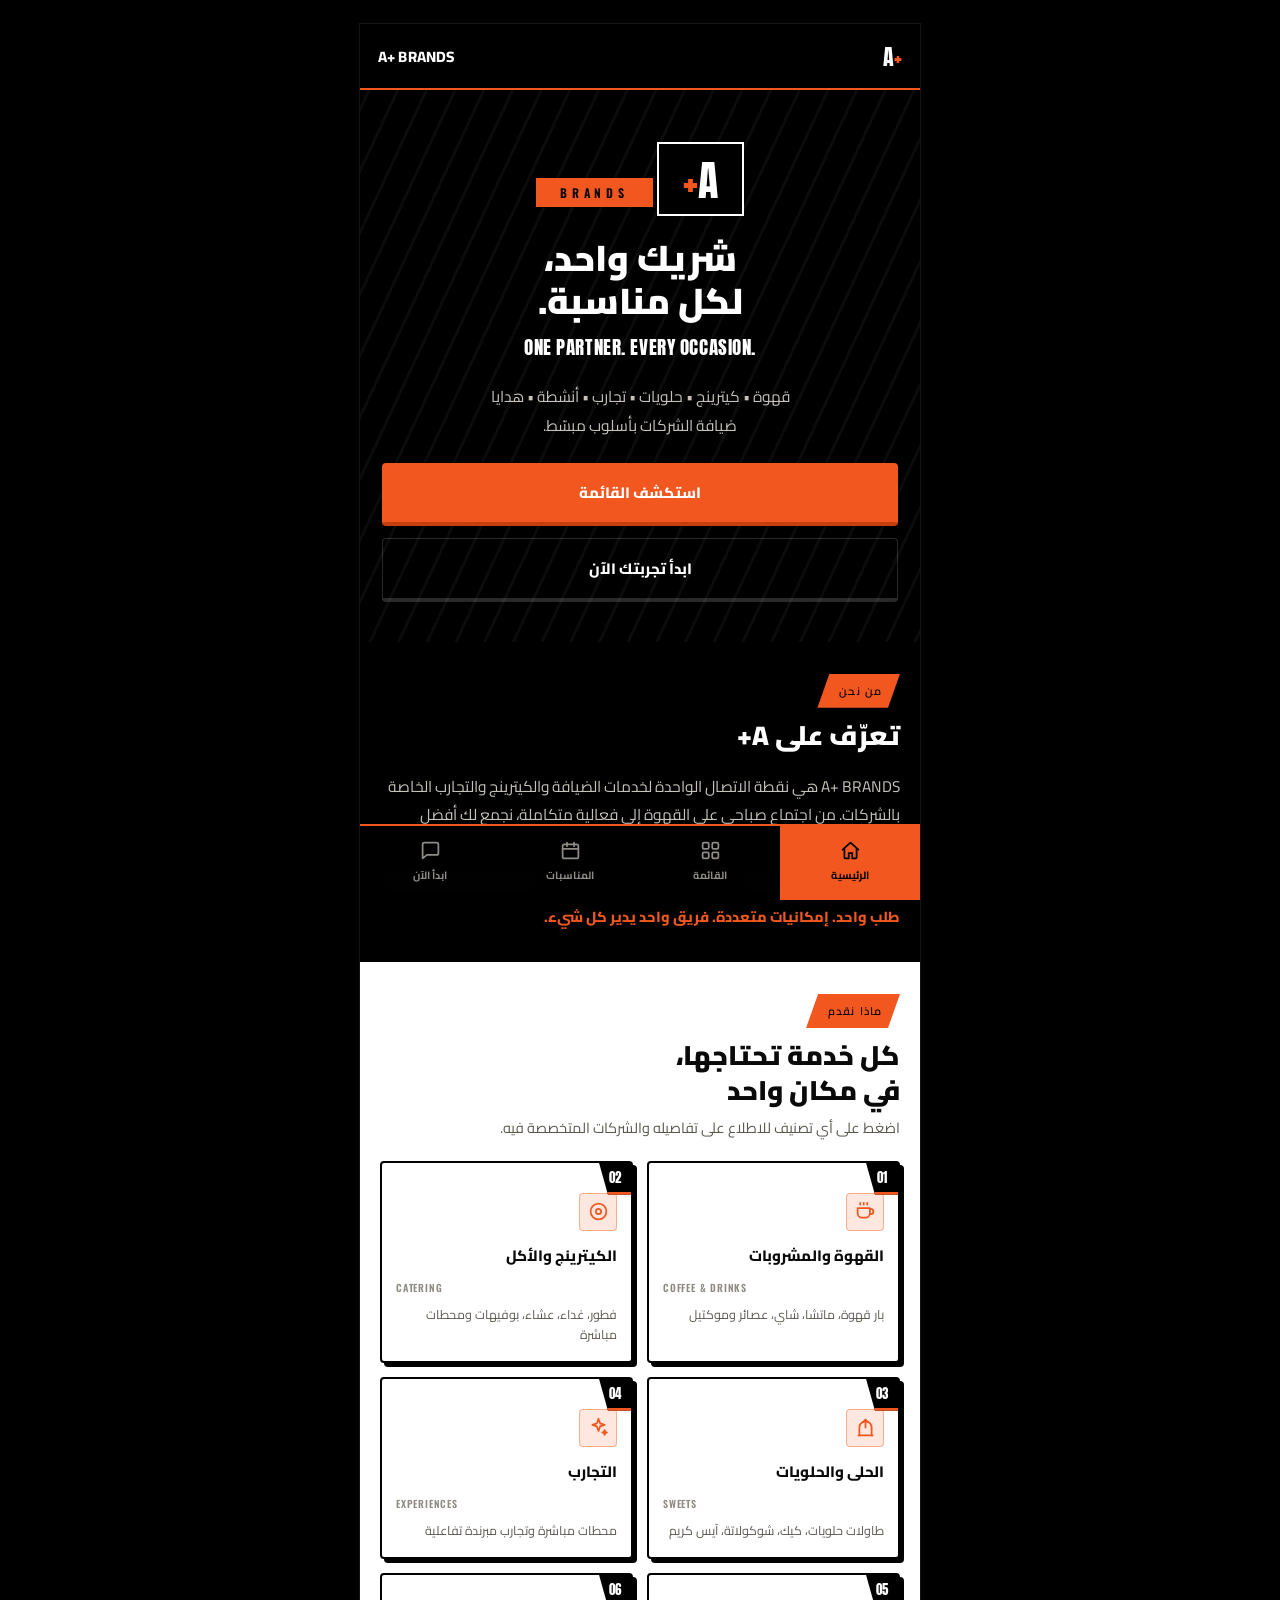
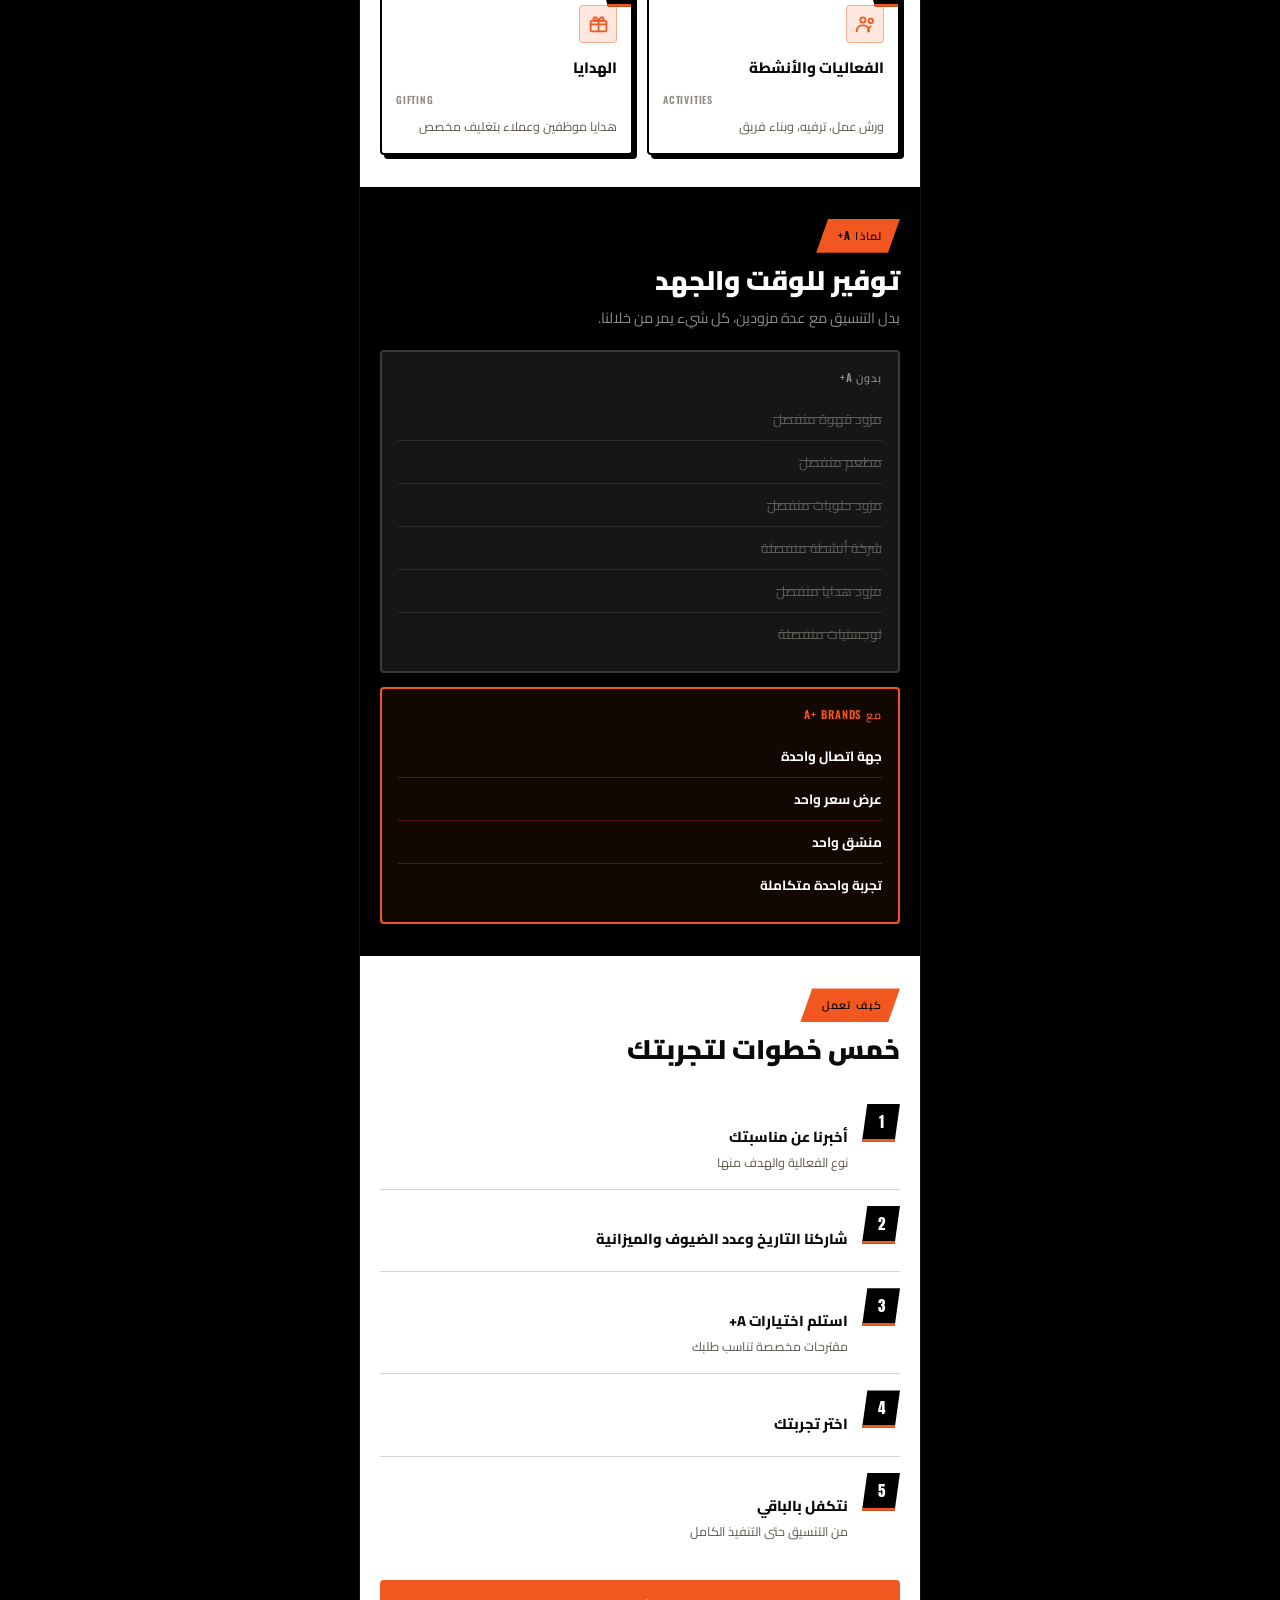
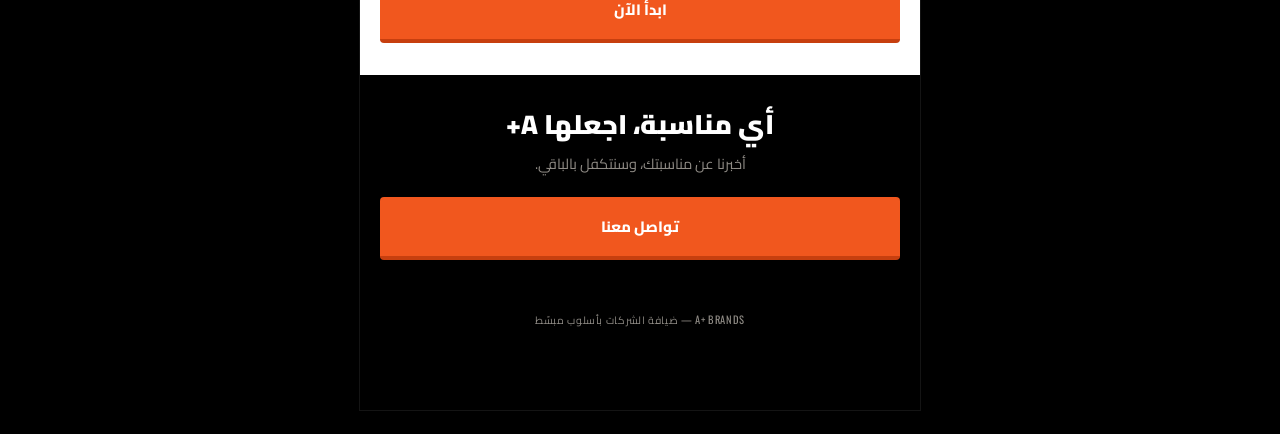
==== A+ Brands Website/index.html @ 03244cce "Redesign visual identity: bold black/white athletic style Nike/Adidas-inspired sportswear identity: " ====
<!doctype html>
<html lang="ar" dir="rtl">
<head>
<meta charset="UTF-8">
<meta name="viewport" content="width=device-width, initial-scale=1, viewport-fit=cover">
<title>A+ BRANDS | شريك واحد، لكل مناسبة</title>
<meta name="description" content="A+ BRANDS نقطة الاتصال الواحدة لضيافة وكيترينج وتجارب الشركات: قهوة، كيترينج، حلويات، تجارب وأنشطة، وهدايا.">
<link rel="icon" type="image/svg+xml" href="data:image/svg+xml,%3Csvg xmlns='http://www.w3.org/2000/svg' viewBox='0 0 100 100'%3E%3Crect width='100' height='100' rx='22' fill='%230d0c0b'/%3E%3Ctext x='50' y='68' font-family='Arial' font-weight='900' font-size='54' fill='%23f1571e' text-anchor='middle'%3EA+%3C/text%3E%3C/svg%3E">
<link rel="preconnect" href="https://fonts.googleapis.com">
<link rel="preconnect" href="https://fonts.gstatic.com" crossorigin>
<link href="https://fonts.googleapis.com/css2?family=Anton&family=Oswald:wght@500;600;700&family=Cairo:wght@400;600;700;800;900&display=swap" rel="stylesheet">
<link rel="stylesheet" href="css/style.css">
</head>
<body>
<div class="app">

  <header class="topbar">
    <div class="topbar-inner">
      <span class="brandmark">A<span class="plus">+</span></span>
      <h1 class="page-title">A+ BRANDS</h1>
    </div>
  </header>

  <main class="content">

    <!-- الشعار والمقدمة -->
    <section class="hero">
      <div class="logo-mark">A<span class="plus">+</span></div>
      <div class="logo-sub">BRANDS</div>
      <h1 class="display">شريك واحد،<br>لكل مناسبة.</h1>
      <div class="tagline-en">ONE PARTNER. EVERY OCCASION.</div>
      <p class="lede">قهوة • كيترينج • حلويات • تجارب • أنشطة • هدايا<br>ضيافة الشركات بأسلوب مبسّط.</p>
      <div class="btn-block-wrap">
        <a href="menu.html" class="btn btn-primary">استكشف القائمة</a>
        <a href="start.html" class="btn btn-outline">ابدأ تجربتك الآن</a>
      </div>
    </section>

    <!-- من نحن -->
    <section class="section section-dark reveal">
      <div class="section-head">
        <span class="eyebrow">من نحن</span>
        <h2 class="title">تعرّف على A+</h2>
      </div>
      <p class="lede">
        A+ BRANDS هي نقطة الاتصال الواحدة لخدمات الضيافة والكيترينج والتجارب الخاصة بالشركات.
        من اجتماع صباحي على القهوة إلى فعالية متكاملة، نجمع لك أفضل البراندات المختارة بعناية،
        وندير كل التفاصيل، ونسلّم التجربة من البداية للنهاية.
      </p>
      <div class="divider" style="margin-top:20px"></div>
      <p style="margin-top:14px;font-weight:800;color:var(--orange);font-size:14.5px;line-height:1.8;">
        طلب واحد. إمكانيات متعددة. فريق واحد يدير كل شيء.
      </p>
    </section>

    <!-- ماذا نقدم -->
    <section class="section section-light reveal">
      <div class="section-head">
        <span class="eyebrow">ماذا نقدم</span>
        <h2 class="title on-light">كل خدمة تحتاجها،<br>في مكان واحد</h2>
        <p class="subtitle">اضغط على أي تصنيف للاطلاع على تفاصيله والشركات المتخصصة فيه.</p>
      </div>

      <div class="grid-2">
        <a href="menu-drinks.html" class="tile">
          <span class="tile-num">01</span>
          <div class="tile-icon">
            <svg viewBox="0 0 24 24" fill="none" stroke="currentColor" stroke-width="2" stroke-linecap="round" stroke-linejoin="round"><path d="M3 8h14v6a5 5 0 0 1-5 5H8a5 5 0 0 1-5-5V8z"/><path d="M17 9h1a3 3 0 0 1 0 6h-1"/><path d="M6 2v2M10 2v2M14 2v2"/></svg>
          </div>
          <h3>القهوة والمشروبات</h3>
          <span class="tile-en">COFFEE &amp; DRINKS</span>
          <p>بار قهوة، ماتشا، شاي، عصائر وموكتيل</p>
        </a>

        <a href="menu-food.html" class="tile">
          <span class="tile-num">02</span>
          <div class="tile-icon">
            <svg viewBox="0 0 24 24" fill="none" stroke="currentColor" stroke-width="2" stroke-linecap="round" stroke-linejoin="round"><circle cx="12" cy="12" r="9"/><circle cx="12" cy="12" r="3"/></svg>
          </div>
          <h3>الكيترينج والأكل</h3>
          <span class="tile-en">CATERING</span>
          <p>فطور، غداء، عشاء، بوفيهات ومحطات مباشرة</p>
        </a>

        <a href="menu-sweets.html" class="tile">
          <span class="tile-num">03</span>
          <div class="tile-icon">
            <svg viewBox="0 0 24 24" fill="none" stroke="currentColor" stroke-width="2" stroke-linecap="round" stroke-linejoin="round"><path d="M4 21h16"/><path d="M5 21V12a7 7 0 0 1 14 0v9"/><path d="M12 12V3"/><path d="M9 6l3-3 3 3"/></svg>
          </div>
          <h3>الحلى والحلويات</h3>
          <span class="tile-en">SWEETS</span>
          <p>طاولات حلويات، كيك، شوكولاتة، آيس كريم</p>
        </a>

        <a href="menu-experiences.html" class="tile">
          <span class="tile-num">04</span>
          <div class="tile-icon">
            <svg viewBox="0 0 24 24" fill="none" stroke="currentColor" stroke-width="2" stroke-linecap="round" stroke-linejoin="round"><path d="M12 2l1.8 5.2L19 9l-5.2 1.8L12 16l-1.8-5.2L5 9l5.2-1.8z"/><path d="M19 15l.7 2 2 .7-2 .7-.7 2-.7-2-2-.7 2-.7z"/></svg>
          </div>
          <h3>التجارب</h3>
          <span class="tile-en">EXPERIENCES</span>
          <p>محطات مباشرة وتجارب مبرندة تفاعلية</p>
        </a>

        <a href="menu-activities.html" class="tile">
          <span class="tile-num">05</span>
          <div class="tile-icon">
            <svg viewBox="0 0 24 24" fill="none" stroke="currentColor" stroke-width="2" stroke-linecap="round" stroke-linejoin="round"><circle cx="9" cy="8" r="3"/><path d="M2 21v-1a6 6 0 0 1 6-6h2a6 6 0 0 1 6 6v1"/><circle cx="18" cy="9" r="2.5"/><path d="M15 21v-1a5 5 0 0 1 3-4.58"/></svg>
          </div>
          <h3>الفعاليات والأنشطة</h3>
          <span class="tile-en">ACTIVITIES</span>
          <p>ورش عمل، ترفيه، وبناء فريق</p>
        </a>

        <a href="menu-gifting.html" class="tile">
          <span class="tile-num">06</span>
          <div class="tile-icon">
            <svg viewBox="0 0 24 24" fill="none" stroke="currentColor" stroke-width="2" stroke-linecap="round" stroke-linejoin="round"><rect x="3" y="9" width="18" height="12" rx="1"/><path d="M3 13h18"/><path d="M12 9v12"/><path d="M12 9c-1.5-4-4-5-5.5-3.5S8 9 12 9zM12 9c1.5-4 4-5 5.5-3.5S16 9 12 9z"/></svg>
          </div>
          <h3>الهدايا</h3>
          <span class="tile-en">GIFTING</span>
          <p>هدايا موظفين وعملاء بتغليف مخصص</p>
        </a>
      </div>
    </section>

    <!-- لماذا A+ -->
    <section class="section section-dark reveal">
      <div class="section-head">
        <span class="eyebrow">لماذا A+</span>
        <h2 class="title">توفير للوقت والجهد</h2>
        <p class="subtitle">بدل التنسيق مع عدة مزودين، كل شيء يمر من خلالنا.</p>
      </div>

      <div class="compare">
        <div class="compare-col">
          <div class="compare-label">بدون A+</div>
          <div class="compare-row strike">مزود قهوة منفصل</div>
          <div class="compare-row strike">مطعم منفصل</div>
          <div class="compare-row strike">مزود حلويات منفصل</div>
          <div class="compare-row strike">شركة أنشطة منفصلة</div>
          <div class="compare-row strike">مزود هدايا منفصل</div>
          <div class="compare-row strike">لوجستيات منفصلة</div>
        </div>
        <div class="compare-col with">
          <div class="compare-label">مع A+ BRANDS</div>
          <div class="compare-row">جهة اتصال واحدة</div>
          <div class="compare-row">عرض سعر واحد</div>
          <div class="compare-row">منسّق واحد</div>
          <div class="compare-row">تجربة واحدة متكاملة</div>
        </div>
      </div>
    </section>

    <!-- كيف تعمل -->
    <section class="section section-light reveal">
      <div class="section-head">
        <span class="eyebrow">كيف تعمل</span>
        <h2 class="title on-light">خمس خطوات لتجربتك</h2>
      </div>
      <div class="steps">
        <div class="step">
          <div class="step-num">1</div>
          <div class="step-body"><h4>أخبرنا عن مناسبتك</h4><p>نوع الفعالية والهدف منها</p></div>
        </div>
        <div class="step">
          <div class="step-num">2</div>
          <div class="step-body"><h4>شاركنا التاريخ وعدد الضيوف والميزانية</h4></div>
        </div>
        <div class="step">
          <div class="step-num">3</div>
          <div class="step-body"><h4>استلم اختيارات A+</h4><p>مقترحات مخصصة تناسب طلبك</p></div>
        </div>
        <div class="step">
          <div class="step-num">4</div>
          <div class="step-body"><h4>اختر تجربتك</h4></div>
        </div>
        <div class="step">
          <div class="step-num">5</div>
          <div class="step-body"><h4>نتكفل بالباقي</h4><p>من التنسيق حتى التنفيذ الكامل</p></div>
        </div>
      </div>
      <div class="btn-block-wrap">
        <a href="start.html" class="btn btn-primary">ابدأ الآن</a>
      </div>
    </section>

    <!-- ختام -->
    <section class="section section-dark reveal" style="text-align:center;">
      <h2 class="title" style="margin-bottom:10px;">أي مناسبة، اجعلها A+</h2>
      <p class="subtitle" style="margin-bottom:20px;">أخبرنا عن مناسبتك، وسنتكفل بالباقي.</p>
      <div class="btn-block-wrap" style="margin-top:0;">
        <a href="start.html" class="btn btn-primary">تواصل معنا</a>
      </div>
    </section>

    <p class="foot-note">A+ BRANDS — ضيافة الشركات بأسلوب مبسّط</p>
  </main>

  <nav class="bottomnav">
    <div class="bottomnav-inner">
      <a href="index.html" class="navitem active">
        <svg viewBox="0 0 24 24" fill="none" stroke="currentColor" stroke-width="2" stroke-linecap="round" stroke-linejoin="round"><path d="M3 11l9-8 9 8"/><path d="M5 10v10a1 1 0 0 0 1 1h4v-6h4v6h4a1 1 0 0 0 1-1V10"/></svg>
        <span>الرئيسية</span>
      </a>
      <a href="menu.html" class="navitem">
        <svg viewBox="0 0 24 24" fill="none" stroke="currentColor" stroke-width="2" stroke-linecap="round" stroke-linejoin="round"><rect x="3" y="3" width="7" height="7" rx="1.5"/><rect x="14" y="3" width="7" height="7" rx="1.5"/><rect x="3" y="14" width="7" height="7" rx="1.5"/><rect x="14" y="14" width="7" height="7" rx="1.5"/></svg>
        <span>القائمة</span>
      </a>
      <a href="occasions.html" class="navitem">
        <svg viewBox="0 0 24 24" fill="none" stroke="currentColor" stroke-width="2" stroke-linecap="round" stroke-linejoin="round"><rect x="3" y="5" width="18" height="16" rx="2"/><path d="M16 3v4M8 3v4M3 10h18"/></svg>
        <span>المناسبات</span>
      </a>
      <a href="start.html" class="navitem">
        <svg viewBox="0 0 24 24" fill="none" stroke="currentColor" stroke-width="2" stroke-linecap="round" stroke-linejoin="round"><path d="M21 15a2 2 0 0 1-2 2H8l-5 4V5a2 2 0 0 1 2-2h14a2 2 0 0 1 2 2z"/></svg>
        <span>ابدأ الآن</span>
      </a>
    </div>
  </nav>

</div>
<script src="js/app.js"></script>
</body>
</html>
---- A+ Brands Website/css/style.css ----
/* ============================================================
   A+ BRANDS — الأنماط العامة للموقع
   هوية بصرية بروح الملاعب (Nike / Adidas): أسود وأبيض حاد التباين،
   برتقالي "لون الفريق"، أرقام قمصان للتصنيفات والخطوات، وخطوط عريضة.
   لتغيير الألوان الأساسية، عدّل المتغيرات في أعلى الملف فقط.
   ============================================================ */

:root{
  --black:#000000;
  --black-soft:#0e0e0e;
  --black-card:#161616;
  --white:#ffffff;
  --panel:#efeeea;
  --panel-card:#ffffff;
  --orange:#f1571e;
  --orange-dark:#c73f0f;
  --ink:#0a0a0a;
  --muted:#8f8b85;
  --muted-dark:#5c5850;
  --line:rgba(255,255,255,.16);
  --line-dark:rgba(0,0,0,.16);
  --radius:4px;
  --maxw:560px;
  --nav-h:74px;
  --top-h:64px;

  --font-ar:"Cairo",-apple-system,"Segoe UI",Tahoma,sans-serif;
  --font-display:"Anton","Cairo",sans-serif;
  --font-utility:"Oswald","Cairo",sans-serif;
}

*,*::before,*::after{box-sizing:border-box;}
html,body{margin:0;padding:0;}
body{
  background:#000;
  color:var(--white);
  font-family:var(--font-ar);
  -webkit-font-smoothing:antialiased;
  text-rendering:optimizeLegibility;
}
img{max-width:100%;display:block;}
a{color:inherit;text-decoration:none;}
button{font-family:inherit;}
ul{margin:0;padding:0;list-style:none;}
h1,h2,h3,p{margin:0;}

/* أولوية للوضوح: حدود تركيز واضحة عند التنقل بالكيبورد */
a:focus-visible,
button:focus-visible,
input:focus-visible,
select:focus-visible,
textarea:focus-visible{
  outline:3px solid var(--orange);
  outline-offset:2px;
}

/* ===== إطار التطبيق (نمط تطبيق جوال حتى على الشاشات الكبيرة) ===== */
.app{
  max-width:var(--maxw);
  margin:0 auto;
  min-height:100vh;
  background:var(--black);
  display:flex;
  flex-direction:column;
  position:relative;
}
@media (min-width:600px){
  body{background:#000;padding:24px 0;}
  .app{box-shadow:0 0 0 1px rgba(255,255,255,.08);}
}

/* ===== الشريط العلوي ===== */
.topbar{
  position:sticky;
  top:0;
  z-index:20;
  background:rgba(0,0,0,.94);
  backdrop-filter:blur(10px);
  border-bottom:2px solid var(--orange);
}
.topbar-inner{
  height:var(--top-h);
  display:flex;
  align-items:center;
  gap:12px;
  padding:0 18px;
}
.brandmark{
  font-family:var(--font-display);
  font-weight:400;
  font-size:22px;
  letter-spacing:.01em;
  color:var(--white);
  flex-shrink:0;
  unicode-bidi:plaintext;
}
.brandmark .plus{color:var(--orange);}
.page-title{
  font-size:15px;
  font-weight:800;
  letter-spacing:.01em;
  color:var(--white);
  flex:1;
}
.back-btn{
  width:34px;height:34px;
  display:flex;align-items:center;justify-content:center;
  background:var(--black-card);
  border:1px solid var(--line);
  border-radius:var(--radius);
  color:var(--white);
  flex-shrink:0;
}
.back-btn svg{width:18px;height:18px;}
.spacer{width:34px;flex-shrink:0;}

/* ===== المحتوى ===== */
.content{flex:1;}
.section{padding:32px 20px;}
.section-dark{background:var(--black);color:var(--white);}
.section-soft{background:var(--black-soft);color:var(--white);}
.section-light{background:var(--white);color:var(--ink);}
.section-light .muted{color:var(--muted-dark);}

/* ===== الشريط السفلي (تنقّل بأسلوب تطبيق) ===== */
.bottomnav{
  position:sticky;
  bottom:0;
  z-index:20;
  background:rgba(0,0,0,.97);
  backdrop-filter:blur(10px);
  border-top:2px solid var(--orange);
  padding-bottom:env(safe-area-inset-bottom);
}
.bottomnav-inner{
  display:flex;
  height:var(--nav-h);
}
.navitem{
  flex:1;
  display:flex;
  flex-direction:column;
  align-items:center;
  justify-content:center;
  gap:4px;
  color:var(--muted);
  font-size:10.5px;
  font-weight:700;
  transition:background-color .15s ease, color .15s ease;
}
.navitem svg{width:21px;height:21px;stroke:currentColor;}
.navitem.active{background:var(--orange);color:#000;}
.navitem:active{opacity:.7;}

/* ===== الشعار الكبير (بادج على طراز الشعارات الرياضية) ===== */
.hero{
  position:relative;
  padding:52px 22px 40px;
  text-align:center;
  background:var(--black);
  overflow:hidden;
}
.hero::before{
  content:"";
  position:absolute;
  inset:-20% -10%;
  background:repeating-linear-gradient(
    115deg,
    rgba(255,255,255,.045) 0 3px,
    transparent 3px 26px
  );
  pointer-events:none;
}
.hero > *{position:relative;z-index:1;}
.hero .logo-mark{
  display:inline-flex;
  align-items:center;
  justify-content:center;
  font-family:var(--font-display);
  font-weight:400;
  font-size:42px;
  line-height:1;
  color:var(--white);
  background:#000;
  border:2px solid var(--white);
  padding:16px 24px 12px;
  unicode-bidi:plaintext;
}
.hero .logo-mark .plus{color:var(--orange);}
.hero .logo-sub{
  display:inline-block;
  font-family:var(--font-utility);
  font-size:12px;
  letter-spacing:.4em;
  color:#000;
  background:var(--orange);
  font-weight:600;
  padding:6px 24px;
  margin-bottom:30px;
}
.eyebrow{
  display:inline-flex;
  align-items:center;
  font-family:var(--font-utility);
  font-size:11px;
  font-weight:600;
  letter-spacing:.1em;
  text-transform:uppercase;
  color:#000;
  background:var(--orange);
  padding:7px 18px 7px 22px;
  clip-path:polygon(12px 0,100% 0,calc(100% - 12px) 100%,0 100%);
  margin-bottom:16px;
}
h1.display{
  font-size:clamp(28px,8vw,36px);
  font-weight:900;
  line-height:1.2;
  margin-bottom:10px;
}
.tagline-en{
  font-family:var(--font-display);
  font-weight:400;
  font-size:clamp(15px,4.2vw,19px);
  letter-spacing:.03em;
  color:var(--white);
  margin-bottom:22px;
}
.lede{
  font-size:15.5px;
  line-height:1.85;
  color:#c6c2ba;
}
.section-light .lede{color:var(--muted-dark);}

/* ===== العناوين ===== */
.section-head{margin-bottom:20px;}
.section-head .eyebrow{margin-bottom:10px;}
h2.title{
  font-size:clamp(22px,6.5vw,27px);
  font-weight:900;
  line-height:1.3;
}
h2.title.on-light{color:var(--ink);}
.subtitle{
  margin-top:8px;
  font-size:14.5px;
  color:var(--muted);
  line-height:1.7;
}
.section-light .subtitle{color:var(--muted-dark);}

/* ===== الأزرار ===== */
.btn{
  display:inline-flex;
  align-items:center;
  justify-content:center;
  gap:8px;
  padding:15px 26px;
  border-radius:var(--radius);
  font-weight:800;
  font-size:15px;
  border:none;
  border-bottom:4px solid rgba(0,0,0,.4);
  cursor:pointer;
  width:100%;
  transition:transform .1s ease, border-bottom-width .1s ease;
}
.btn:active{transform:translateY(3px);border-bottom-width:1px;}
.btn-primary{background:var(--orange);color:#fff;border-bottom-color:var(--orange-dark);}
.btn-outline{background:transparent;color:var(--white);border:1.5px solid var(--line);border-bottom:4px solid var(--line);}
.btn-outline:active{border-bottom-width:1.5px;}
.section-light .btn-outline{color:var(--ink);border-color:var(--line-dark);}
.btn-block-wrap{display:flex;flex-direction:column;gap:12px;margin-top:22px;}
.btn svg{width:18px;height:18px;}

/* ===== الشبكات وبطاقات التصنيفات (بأسلوب بطاقة لاعب) ===== */
.grid-2{display:grid;grid-template-columns:1fr 1fr;gap:14px;}
.tile{
  position:relative;
  background:var(--black-card);
  border:2px solid var(--line);
  border-radius:var(--radius);
  padding:30px 14px 16px;
  display:flex;
  flex-direction:column;
  gap:10px;
  transition:transform .12s ease, border-color .12s ease;
}
.section-light .tile{background:var(--panel-card);border-color:#000;box-shadow:4px 4px 0 #000;}
.section-dark .tile{box-shadow:4px 4px 0 rgba(255,255,255,.12);}
.tile:active{transform:translate(2px,2px);}
.section-light .tile:active{box-shadow:1px 1px 0 #000;}
.tile-num{
  position:absolute;
  top:0;right:0;
  width:32px;height:32px;
  background:#000;
  color:#fff;
  font-family:var(--font-display);
  font-weight:400;
  font-size:13px;
  display:flex;align-items:center;justify-content:center;
  clip-path:polygon(0 0,100% 0,100% 100%,28% 100%);
  border-bottom:3px solid var(--orange);
}
.tile-icon{
  width:38px;height:38px;
  border-radius:var(--radius);
  background:rgba(241,87,30,.14);
  border:1px solid rgba(241,87,30,.4);
  color:var(--orange);
  display:flex;align-items:center;justify-content:center;
}
.tile-icon svg{width:21px;height:21px;}
.tile h3{font-size:15px;font-weight:800;}
.tile .tile-en{font-family:var(--font-utility);font-size:10px;color:var(--muted);font-weight:600;letter-spacing:.08em;text-transform:uppercase;}
.tile p{font-size:12.5px;color:var(--muted);line-height:1.6;}
.section-light .tile p{color:var(--muted-dark);}

.card{
  background:var(--black-card);
  border:2px solid var(--line);
  border-radius:var(--radius);
  padding:20px;
}
.section-light .card{background:var(--panel-card);border-color:#000;box-shadow:4px 4px 0 #000;}
.card + .card{margin-top:14px;}
.card h3{font-size:16px;font-weight:800;margin-bottom:6px;}
.card .en{font-family:var(--font-utility);font-size:11px;color:var(--muted);font-weight:600;letter-spacing:.08em;text-transform:uppercase;}
.card p{font-size:13.5px;color:var(--muted);line-height:1.7;margin-top:6px;}
.section-light .card p{color:var(--muted-dark);}

/* ===== شرائح (Chips) للتصنيفات الفرعية ===== */
.chips{display:flex;flex-wrap:wrap;gap:8px;margin-top:14px;}
.chip{
  font-size:12.5px;
  font-weight:700;
  padding:9px 14px;
  border-radius:var(--radius);
  background:transparent;
  border:1.5px solid var(--line);
  color:var(--white);
}
.section-light .chip{background:#fff;border-color:#000;color:var(--ink);}

/* ===== قائمة خطوات مرقمة (أرقام قمصان الفريق) ===== */
.steps{display:flex;flex-direction:column;gap:0;margin-top:18px;}
.step{
  display:flex;
  align-items:flex-start;
  gap:14px;
  padding:16px 0;
  border-bottom:1px solid var(--line);
}
.section-light .step{border-color:var(--line-dark);}
.step:last-child{border-bottom:none;}
.step-num{
  flex-shrink:0;
  width:38px;height:38px;
  background:#000;
  color:#fff;
  font-family:var(--font-display);
  font-weight:400;
  font-size:15px;
  display:flex;align-items:center;justify-content:center;
  clip-path:polygon(14% 0,100% 0,86% 100%,0 100%);
  border-bottom:3px solid var(--orange);
}
.section-dark .step-num,
.section-soft .step-num{background:#fff;color:#000;}
.step-body h4{font-size:14.5px;font-weight:800;margin-bottom:3px;}
.step-body p{font-size:12.5px;color:var(--muted);line-height:1.6;}
.section-light .step-body p{color:var(--muted-dark);}

/* ===== بطاقات الشركات (اللوقوات) داخل صفحات القائمة ===== */
.brand-card{
  display:flex;
  align-items:center;
  gap:14px;
  background:var(--panel-card);
  border:2px solid #000;
  border-radius:var(--radius);
  padding:14px;
  box-shadow:4px 4px 0 #000;
}
.brand-card + .brand-card{margin-top:14px;}
.brand-logo{
  flex-shrink:0;
  width:56px;height:56px;
  border-radius:var(--radius);
  background:repeating-linear-gradient(45deg,#e2ded6,#e2ded6 6px,#f2f0ec 6px,#f2f0ec 12px);
  border:1px dashed #b8b2a6;
  display:flex;align-items:center;justify-content:center;
  font-size:10px;
  color:#8a8378;
  font-weight:700;
  text-align:center;
}
.brand-info h3{font-size:14.5px;font-weight:800;color:var(--ink);}
.brand-info p{font-size:12px;color:var(--muted-dark);margin-top:2px;line-height:1.5;}
.brand-info .tag{
  display:inline-block;
  margin-top:6px;
  font-family:var(--font-utility);
  font-size:10px;
  font-weight:600;
  letter-spacing:.04em;
  text-transform:uppercase;
  color:var(--orange-dark);
  background:none;
  border:1px solid var(--orange-dark);
  padding:3px 9px;
  border-radius:var(--radius);
}
.edit-note{
  margin-top:16px;
  padding:14px;
  border-radius:var(--radius);
  background:rgba(241,87,30,.08);
  border:1.5px dashed var(--orange);
  font-size:12px;
  color:var(--orange-dark);
  line-height:1.7;
}

/* ===== جدول اليوم المثالي (Timeline) ===== */
.timeline{margin-top:18px;}
.tl-item{
  position:relative;
  padding-right:26px;
  padding-bottom:22px;
  border-right:2px solid var(--line);
}
.section-light .tl-item{border-color:var(--line-dark);}
.tl-item:last-child{border-color:transparent;padding-bottom:0;}
.tl-item::before{
  content:"";
  position:absolute;
  right:-6px;top:3px;
  width:10px;height:10px;
  background:var(--orange);
  transform:rotate(45deg);
}
.tl-time{font-family:var(--font-utility);font-size:12px;font-weight:600;letter-spacing:.03em;color:var(--orange);margin-bottom:3px;}
.tl-title{font-size:14.5px;font-weight:800;}
.tl-sub{font-size:12px;color:var(--muted);margin-top:2px;}
.section-light .tl-sub{color:var(--muted-dark);}

/* ===== مقارنة بدون / مع A+ ===== */
.compare{display:flex;flex-direction:column;gap:14px;margin-top:18px;}
.compare-col{
  background:var(--black-card);
  border:2px solid var(--line);
  border-radius:var(--radius);
  padding:16px;
}
.compare-col.with{border-color:var(--orange);background:rgba(241,87,30,.08);}
.compare-label{font-family:var(--font-utility);font-size:11px;font-weight:600;letter-spacing:.08em;text-transform:uppercase;color:var(--muted);margin-bottom:10px;}
.compare-col.with .compare-label{color:var(--orange);}
.compare-row{
  font-size:13.5px;
  padding:8px 0;
  border-bottom:1px solid var(--line);
  color:var(--muted);
}
.compare-col.with .compare-row{color:var(--white);font-weight:700;border-color:rgba(241,87,30,.25);}
.compare-row:last-child{border-bottom:none;}
.compare-row.strike{text-decoration:line-through;opacity:.6;}

/* ===== نموذج التواصل ===== */
.form-field{margin-bottom:14px;}
.form-field label{
  display:block;
  font-size:12.5px;
  font-weight:800;
  margin-bottom:7px;
  color:var(--white);
}
.form-field input,
.form-field select,
.form-field textarea{
  width:100%;
  background:var(--black-card);
  border:1.5px solid var(--line);
  border-radius:var(--radius);
  padding:13px 14px;
  color:var(--white);
  font-family:inherit;
  font-size:14px;
}
.form-field input:focus,
.form-field select:focus,
.form-field textarea:focus{border-color:var(--orange);}
.form-field textarea{resize:vertical;min-height:88px;}
.form-field input::placeholder,
.form-field textarea::placeholder{color:var(--muted);}
.form-field select{appearance:none;}

/* ===== شبكة روابط تواصل سريعة ===== */
.contact-grid{display:grid;grid-template-columns:1fr 1fr;gap:12px;margin-top:16px;}
.contact-btn{
  background:var(--black-card);
  border:1.5px solid var(--line);
  border-radius:var(--radius);
  padding:16px;
  display:flex;
  flex-direction:column;
  align-items:center;
  gap:8px;
  text-align:center;
  font-size:12.5px;
  font-weight:700;
  transition:background-color .12s ease;
}
.contact-btn:active{background:var(--orange);color:#000;}
.contact-btn svg{width:22px;height:22px;color:var(--orange);}
.contact-btn:active svg{color:#000;}

/* ===== تذييل بسيط ===== */
.foot-note{
  text-align:center;
  font-family:var(--font-utility);
  font-size:10.5px;
  letter-spacing:.06em;
  text-transform:uppercase;
  color:var(--muted);
  padding:18px 20px 4px;
}

/* ===== حركة ظهور بسيطة عند التمرير ===== */
.reveal{opacity:0;transform:translateY(14px) scale(.98);transition:opacity .45s cubic-bezier(.2,.8,.2,1), transform .45s cubic-bezier(.2,.8,.2,1);}
.reveal.in{opacity:1;transform:translateY(0) scale(1);}

/* ===== فاصل ثلاثي الخطوط (إشارة الملعب) ===== */
.divider{
  height:5px;
  background:linear-gradient(90deg,#fff 0 30%, var(--orange) 30% 70%, #fff 70% 100%);
  margin:20px 0;
  border:none;
}
.section-light .divider{background:linear-gradient(90deg,#000 0 30%, var(--orange) 30% 70%, #000 70% 100%);}

/* ===== إصلاح اتجاه النص للعناصر ثنائية اللغة =====
   يمنع اختلاط ترتيب الحروف/الرموز الإنجليزية عند وضعها داخل صفحة عربية (RTL) */
.eyebrow,
.tagline-en,
.tile-en,
.card .en,
.chip,
.brand-info .tag,
.page-title,
.tl-time,
.compare-label{
  unicode-bidi:plaintext;
}
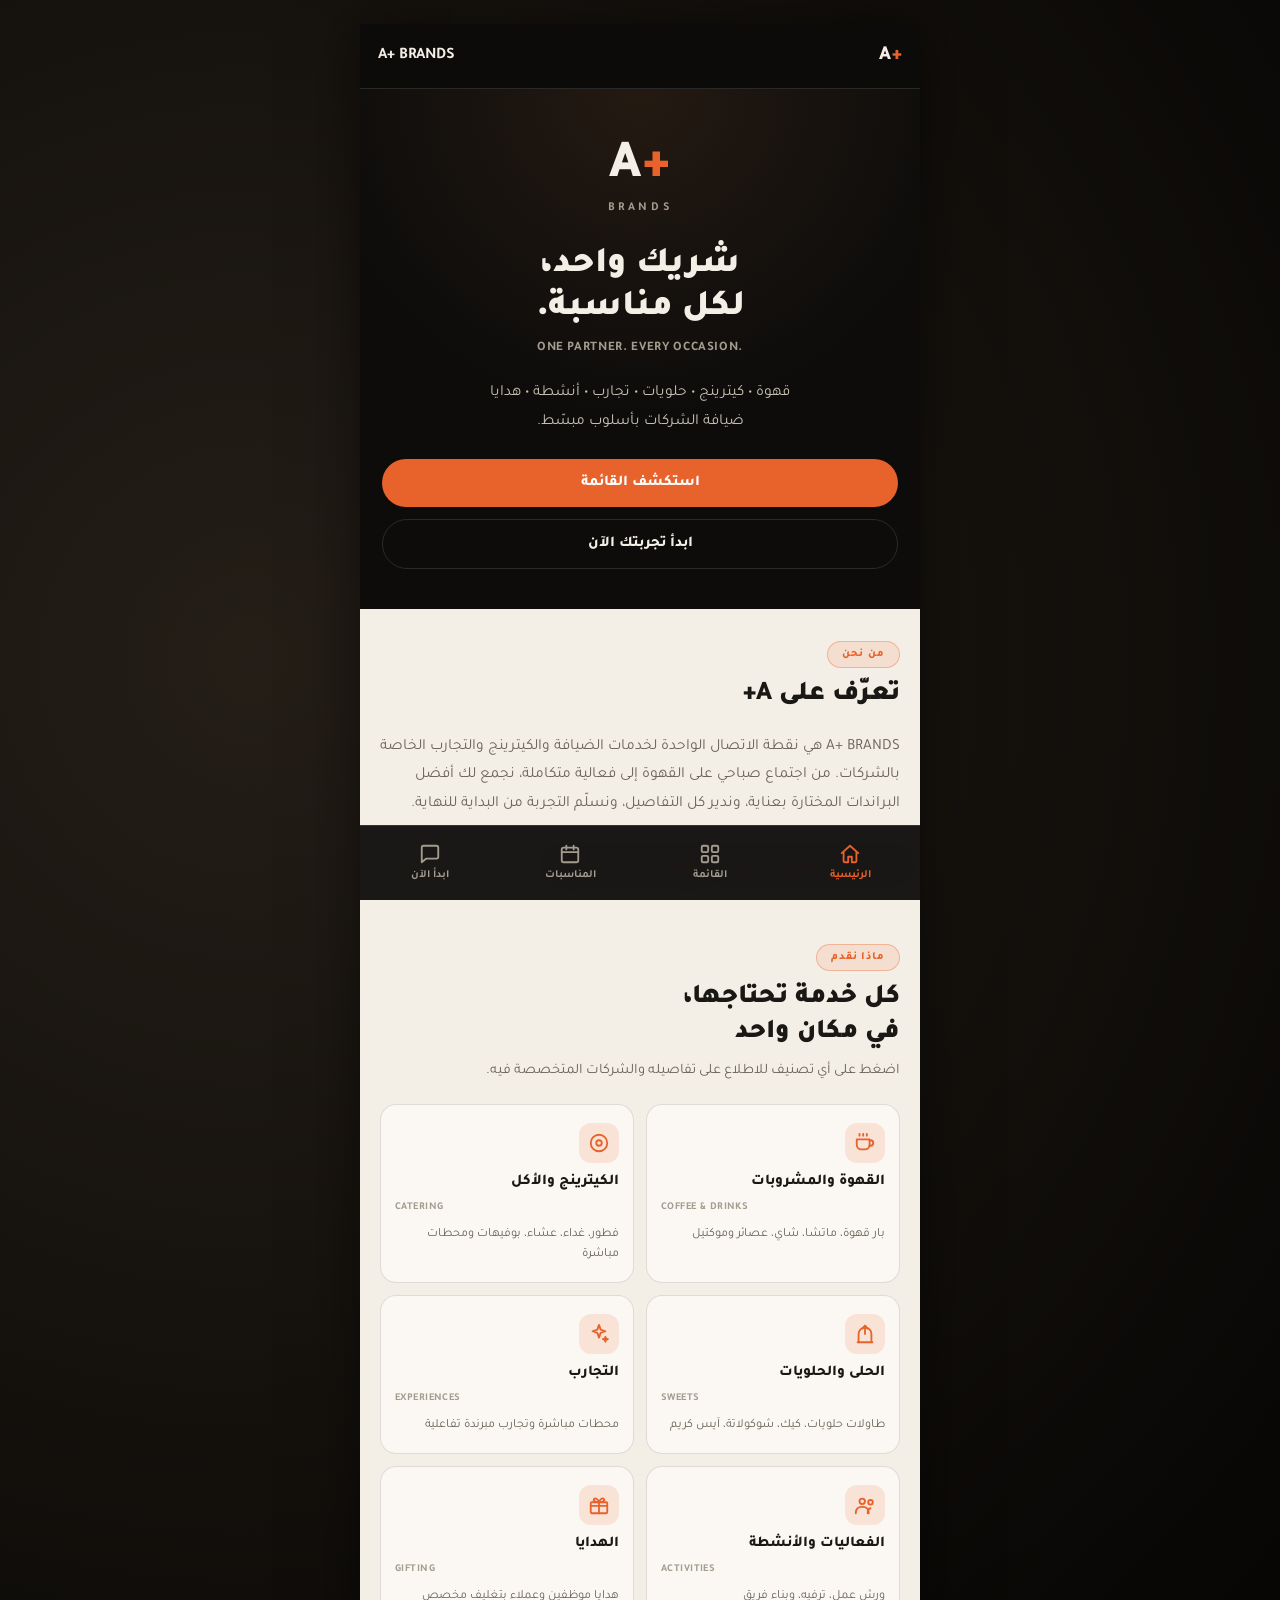
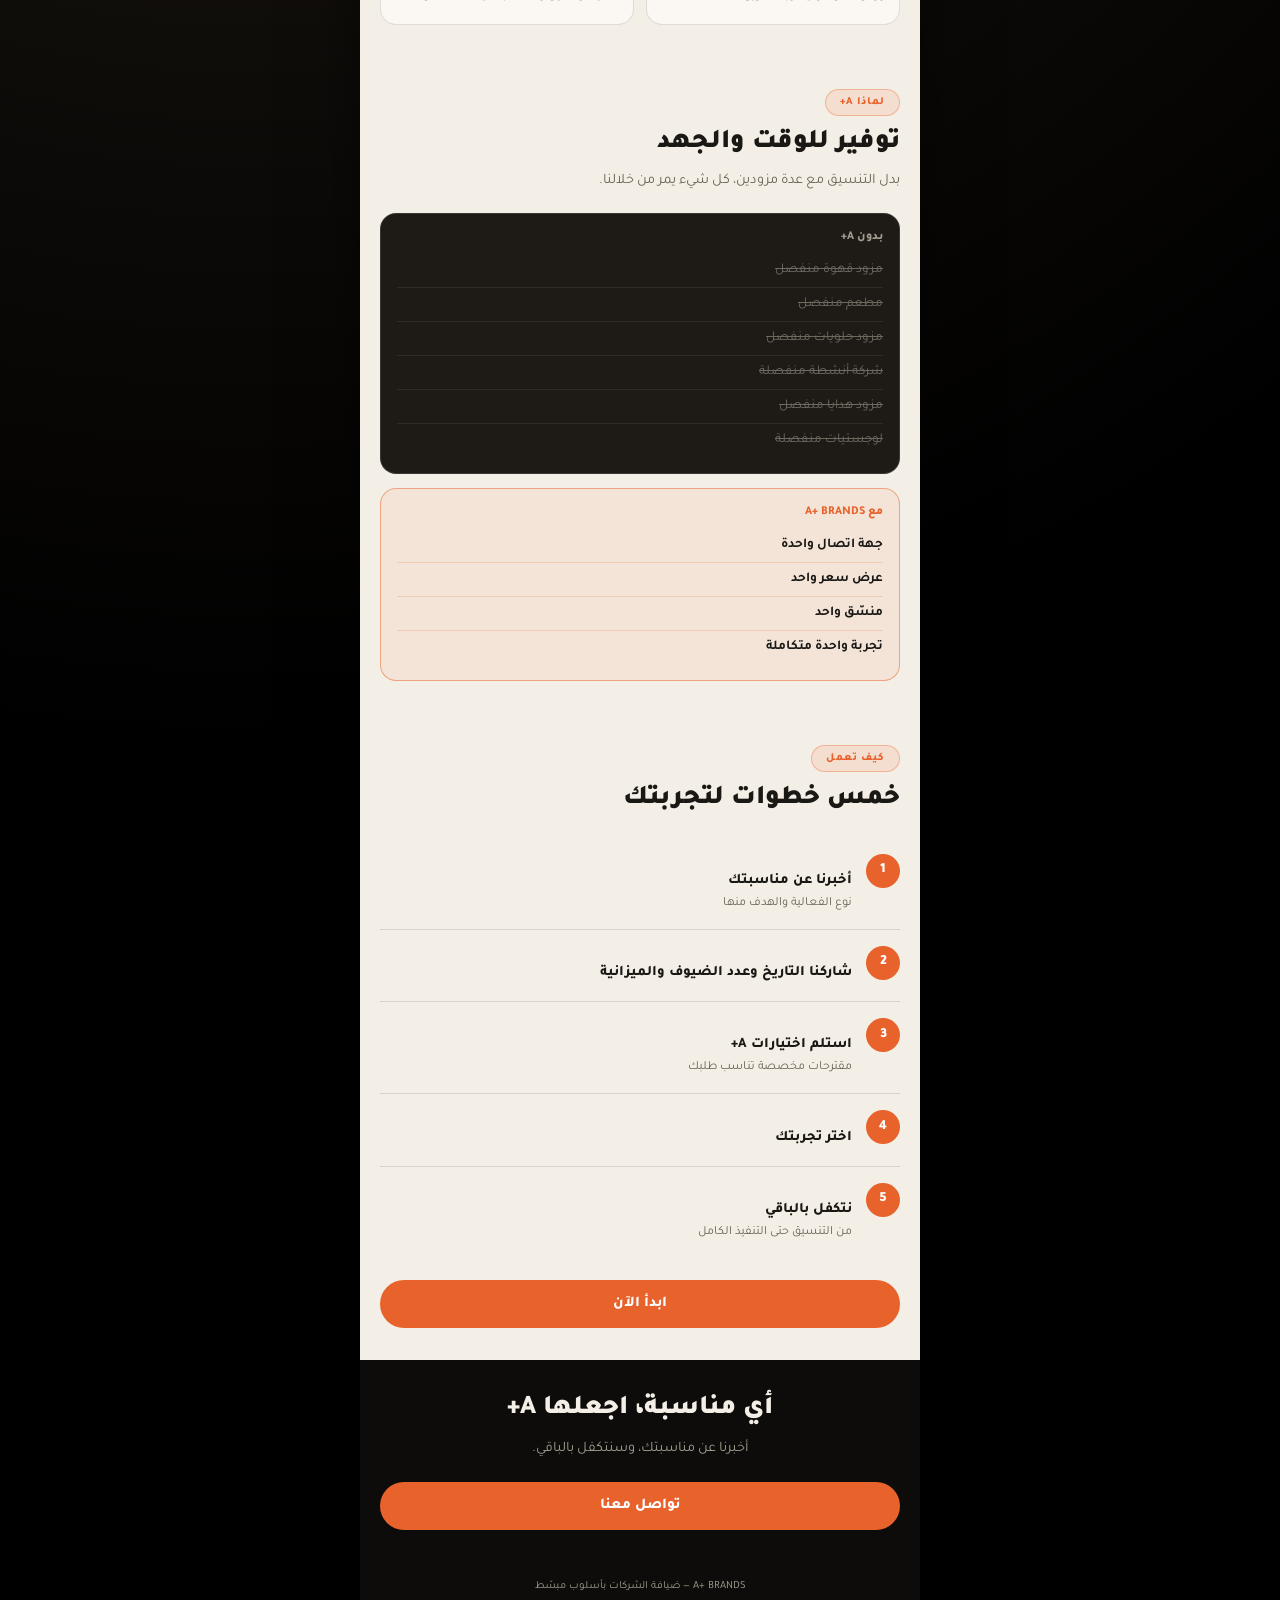
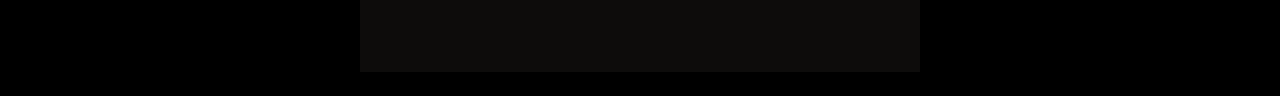
==== commit 5091cc6d: "Revert to original warm identity, rebalance toward lighter sections Undo the athletic black/white re" ====
--- a/A+ Brands Website/index.html
+++ b/A+ Brands Website/index.html
@@ -5,10 +5,10 @@
 <meta name="viewport" content="width=device-width, initial-scale=1, viewport-fit=cover">
 <title>A+ BRANDS | شريك واحد، لكل مناسبة</title>
 <meta name="description" content="A+ BRANDS نقطة الاتصال الواحدة لضيافة وكيترينج وتجارب الشركات: قهوة، كيترينج، حلويات، تجارب وأنشطة، وهدايا.">
-<link rel="icon" type="image/svg+xml" href="data:image/svg+xml,%3Csvg xmlns='http://www.w3.org/2000/svg' viewBox='0 0 100 100'%3E%3Crect width='100' height='100' rx='22' fill='%230d0c0b'/%3E%3Ctext x='50' y='68' font-family='Arial' font-weight='900' font-size='54' fill='%23f1571e' text-anchor='middle'%3EA+%3C/text%3E%3C/svg%3E">
+<link rel="icon" type="image/svg+xml" href="data:image/svg+xml,%3Csvg xmlns='http://www.w3.org/2000/svg' viewBox='0 0 100 100'%3E%3Crect width='100' height='100' rx='22' fill='%230d0c0b'/%3E%3Ctext x='50' y='68' font-family='Arial' font-weight='900' font-size='54' fill='%23e8622c' text-anchor='middle'%3EA+%3C/text%3E%3C/svg%3E">
 <link rel="preconnect" href="https://fonts.googleapis.com">
 <link rel="preconnect" href="https://fonts.gstatic.com" crossorigin>
-<link href="https://fonts.googleapis.com/css2?family=Anton&family=Oswald:wght@500;600;700&family=Cairo:wght@400;600;700;800;900&display=swap" rel="stylesheet">
+<link href="https://fonts.googleapis.com/css2?family=Tajawal:wght@400;500;700;800;900&display=swap" rel="stylesheet">
 <link rel="stylesheet" href="css/style.css">
 </head>
 <body>
@@ -37,7 +37,7 @@
     </section>
 
     <!-- من نحن -->
-    <section class="section section-dark reveal">
+    <section class="section section-light reveal">
       <div class="section-head">
         <span class="eyebrow">من نحن</span>
         <h2 class="title">تعرّف على A+</h2>
@@ -63,7 +63,6 @@
 
       <div class="grid-2">
         <a href="menu-drinks.html" class="tile">
-          <span class="tile-num">01</span>
           <div class="tile-icon">
             <svg viewBox="0 0 24 24" fill="none" stroke="currentColor" stroke-width="2" stroke-linecap="round" stroke-linejoin="round"><path d="M3 8h14v6a5 5 0 0 1-5 5H8a5 5 0 0 1-5-5V8z"/><path d="M17 9h1a3 3 0 0 1 0 6h-1"/><path d="M6 2v2M10 2v2M14 2v2"/></svg>
           </div>
@@ -73,7 +72,6 @@
         </a>
 
         <a href="menu-food.html" class="tile">
-          <span class="tile-num">02</span>
           <div class="tile-icon">
             <svg viewBox="0 0 24 24" fill="none" stroke="currentColor" stroke-width="2" stroke-linecap="round" stroke-linejoin="round"><circle cx="12" cy="12" r="9"/><circle cx="12" cy="12" r="3"/></svg>
           </div>
@@ -83,7 +81,6 @@
         </a>
 
         <a href="menu-sweets.html" class="tile">
-          <span class="tile-num">03</span>
           <div class="tile-icon">
             <svg viewBox="0 0 24 24" fill="none" stroke="currentColor" stroke-width="2" stroke-linecap="round" stroke-linejoin="round"><path d="M4 21h16"/><path d="M5 21V12a7 7 0 0 1 14 0v9"/><path d="M12 12V3"/><path d="M9 6l3-3 3 3"/></svg>
           </div>
@@ -93,7 +90,6 @@
         </a>
 
         <a href="menu-experiences.html" class="tile">
-          <span class="tile-num">04</span>
           <div class="tile-icon">
             <svg viewBox="0 0 24 24" fill="none" stroke="currentColor" stroke-width="2" stroke-linecap="round" stroke-linejoin="round"><path d="M12 2l1.8 5.2L19 9l-5.2 1.8L12 16l-1.8-5.2L5 9l5.2-1.8z"/><path d="M19 15l.7 2 2 .7-2 .7-.7 2-.7-2-2-.7 2-.7z"/></svg>
           </div>
@@ -103,7 +99,6 @@
         </a>
 
         <a href="menu-activities.html" class="tile">
-          <span class="tile-num">05</span>
           <div class="tile-icon">
             <svg viewBox="0 0 24 24" fill="none" stroke="currentColor" stroke-width="2" stroke-linecap="round" stroke-linejoin="round"><circle cx="9" cy="8" r="3"/><path d="M2 21v-1a6 6 0 0 1 6-6h2a6 6 0 0 1 6 6v1"/><circle cx="18" cy="9" r="2.5"/><path d="M15 21v-1a5 5 0 0 1 3-4.58"/></svg>
           </div>
@@ -113,7 +108,6 @@
         </a>
 
         <a href="menu-gifting.html" class="tile">
-          <span class="tile-num">06</span>
           <div class="tile-icon">
             <svg viewBox="0 0 24 24" fill="none" stroke="currentColor" stroke-width="2" stroke-linecap="round" stroke-linejoin="round"><rect x="3" y="9" width="18" height="12" rx="1"/><path d="M3 13h18"/><path d="M12 9v12"/><path d="M12 9c-1.5-4-4-5-5.5-3.5S8 9 12 9zM12 9c1.5-4 4-5 5.5-3.5S16 9 12 9z"/></svg>
           </div>
@@ -125,7 +119,7 @@
     </section>
 
     <!-- لماذا A+ -->
-    <section class="section section-dark reveal">
+    <section class="section section-light reveal">
       <div class="section-head">
         <span class="eyebrow">لماذا A+</span>
         <h2 class="title">توفير للوقت والجهد</h2>
--- a/A+ Brands Website/css/style.css
+++ b/A+ Brands Website/css/style.css
@@ -1,40 +1,38 @@
 /* ============================================================
    A+ BRANDS — الأنماط العامة للموقع
-   هوية بصرية بروح الملاعب (Nike / Adidas): أسود وأبيض حاد التباين،
-   برتقالي "لون الفريق"، أرقام قمصان للتصنيفات والخطوات، وخطوط عريضة.
+   هذا الملف يتحكم بكل تصميم الموقع (الألوان، الخطوط، البطاقات..)
    لتغيير الألوان الأساسية، عدّل المتغيرات في أعلى الملف فقط.
    ============================================================ */
 
 :root{
-  --black:#000000;
-  --black-soft:#0e0e0e;
-  --black-card:#161616;
-  --white:#ffffff;
-  --panel:#efeeea;
-  --panel-card:#ffffff;
-  --orange:#f1571e;
-  --orange-dark:#c73f0f;
-  --ink:#0a0a0a;
-  --muted:#8f8b85;
-  --muted-dark:#5c5850;
-  --line:rgba(255,255,255,.16);
-  --line-dark:rgba(0,0,0,.16);
-  --radius:4px;
+  --black:#0d0c0b;
+  --black-soft:#171512;
+  --black-card:#1e1b17;
+  --cream:#f4efe6;
+  --cream-soft:#eae2d4;
+  --cream-card:#fbf8f3;
+  --orange:#e8622c;
+  --orange-dark:#c2501f;
+  --ink:#1a1815;
+  --muted:#a39c8f;
+  --muted-dark:#6b6459;
+  --line:rgba(255,255,255,.12);
+  --line-dark:rgba(20,18,15,.12);
+  --radius-lg:22px;
+  --radius-md:16px;
+  --radius-sm:10px;
+  --shadow:0 12px 28px rgba(0,0,0,.28);
   --maxw:560px;
   --nav-h:74px;
   --top-h:64px;
-
-  --font-ar:"Cairo",-apple-system,"Segoe UI",Tahoma,sans-serif;
-  --font-display:"Anton","Cairo",sans-serif;
-  --font-utility:"Oswald","Cairo",sans-serif;
 }
 
 *,*::before,*::after{box-sizing:border-box;}
 html,body{margin:0;padding:0;}
 body{
   background:#000;
-  color:var(--white);
-  font-family:var(--font-ar);
+  color:var(--cream);
+  font-family:"Tajawal",-apple-system,"Segoe UI",Tahoma,sans-serif;
   -webkit-font-smoothing:antialiased;
   text-rendering:optimizeLegibility;
 }
@@ -43,16 +41,6 @@
 button{font-family:inherit;}
 ul{margin:0;padding:0;list-style:none;}
 h1,h2,h3,p{margin:0;}
-
-/* أولوية للوضوح: حدود تركيز واضحة عند التنقل بالكيبورد */
-a:focus-visible,
-button:focus-visible,
-input:focus-visible,
-select:focus-visible,
-textarea:focus-visible{
-  outline:3px solid var(--orange);
-  outline-offset:2px;
-}
 
 /* ===== إطار التطبيق (نمط تطبيق جوال حتى على الشاشات الكبيرة) ===== */
 .app{
@@ -63,10 +51,14 @@
   display:flex;
   flex-direction:column;
   position:relative;
+  box-shadow:0 0 60px rgba(0,0,0,.5);
 }
 @media (min-width:600px){
-  body{background:#000;padding:24px 0;}
-  .app{box-shadow:0 0 0 1px rgba(255,255,255,.08);}
+  body{
+    background:
+      radial-gradient(circle at 20% 20%, #241e17 0%, #000 60%);
+    padding:24px 0;
+  }
 }
 
 /* ===== الشريط العلوي ===== */
@@ -74,9 +66,9 @@
   position:sticky;
   top:0;
   z-index:20;
-  background:rgba(0,0,0,.94);
+  background:rgba(13,12,11,.92);
   backdrop-filter:blur(10px);
-  border-bottom:2px solid var(--orange);
+  border-bottom:1px solid var(--line);
 }
 .topbar-inner{
   height:var(--top-h);
@@ -86,40 +78,37 @@
   padding:0 18px;
 }
 .brandmark{
-  font-family:var(--font-display);
-  font-weight:400;
-  font-size:22px;
-  letter-spacing:.01em;
-  color:var(--white);
+  font-weight:900;
+  font-size:20px;
+  letter-spacing:.02em;
+  color:var(--cream);
   flex-shrink:0;
   unicode-bidi:plaintext;
 }
 .brandmark .plus{color:var(--orange);}
 .page-title{
-  font-size:15px;
-  font-weight:800;
-  letter-spacing:.01em;
-  color:var(--white);
+  font-size:16px;
+  font-weight:700;
+  color:var(--cream);
   flex:1;
 }
 .back-btn{
-  width:34px;height:34px;
+  width:36px;height:36px;
   display:flex;align-items:center;justify-content:center;
   background:var(--black-card);
-  border:1px solid var(--line);
-  border-radius:var(--radius);
-  color:var(--white);
+  border-radius:50%;
+  color:var(--cream);
   flex-shrink:0;
 }
 .back-btn svg{width:18px;height:18px;}
-.spacer{width:34px;flex-shrink:0;}
+.spacer{width:36px;flex-shrink:0;}
 
 /* ===== المحتوى ===== */
 .content{flex:1;}
 .section{padding:32px 20px;}
-.section-dark{background:var(--black);color:var(--white);}
-.section-soft{background:var(--black-soft);color:var(--white);}
-.section-light{background:var(--white);color:var(--ink);}
+.section-dark{background:var(--black);color:var(--cream);}
+.section-soft{background:var(--black-soft);color:var(--cream);}
+.section-light{background:var(--cream);color:var(--ink);}
 .section-light .muted{color:var(--muted-dark);}
 
 /* ===== الشريط السفلي (تنقّل بأسلوب تطبيق) ===== */
@@ -127,9 +116,9 @@
   position:sticky;
   bottom:0;
   z-index:20;
-  background:rgba(0,0,0,.97);
+  background:rgba(13,12,11,.95);
   backdrop-filter:blur(10px);
-  border-top:2px solid var(--orange);
+  border-top:1px solid var(--line);
   padding-bottom:env(safe-area-inset-bottom);
 }
 .bottomnav-inner{
@@ -144,73 +133,48 @@
   justify-content:center;
   gap:4px;
   color:var(--muted);
-  font-size:10.5px;
-  font-weight:700;
-  transition:background-color .15s ease, color .15s ease;
-}
-.navitem svg{width:21px;height:21px;stroke:currentColor;}
-.navitem.active{background:var(--orange);color:#000;}
-.navitem:active{opacity:.7;}
-
-/* ===== الشعار الكبير (بادج على طراز الشعارات الرياضية) ===== */
+  font-size:11px;
+  font-weight:700;
+  transition:color .15s ease;
+}
+.navitem svg{width:22px;height:22px;stroke:currentColor;}
+.navitem.active{color:var(--orange);}
+.navitem:active{opacity:.6;}
+
+/* ===== الشعار الكبير ===== */
 .hero{
-  position:relative;
   padding:52px 22px 40px;
   text-align:center;
-  background:var(--black);
-  overflow:hidden;
-}
-.hero::before{
-  content:"";
-  position:absolute;
-  inset:-20% -10%;
-  background:repeating-linear-gradient(
-    115deg,
-    rgba(255,255,255,.045) 0 3px,
-    transparent 3px 26px
-  );
-  pointer-events:none;
-}
-.hero > *{position:relative;z-index:1;}
+  background:
+    radial-gradient(circle at 50% 0%, #241a12 0%, var(--black) 55%);
+}
 .hero .logo-mark{
-  display:inline-flex;
-  align-items:center;
-  justify-content:center;
-  font-family:var(--font-display);
-  font-weight:400;
-  font-size:42px;
+  font-size:54px;
+  font-weight:900;
+  letter-spacing:.02em;
   line-height:1;
-  color:var(--white);
-  background:#000;
-  border:2px solid var(--white);
-  padding:16px 24px 12px;
+  margin-bottom:6px;
   unicode-bidi:plaintext;
 }
 .hero .logo-mark .plus{color:var(--orange);}
 .hero .logo-sub{
+  font-size:12px;
+  letter-spacing:.3em;
+  color:var(--muted);
+  font-weight:700;
+  margin-bottom:30px;
+}
+.eyebrow{
   display:inline-block;
-  font-family:var(--font-utility);
-  font-size:12px;
-  letter-spacing:.4em;
-  color:#000;
-  background:var(--orange);
-  font-weight:600;
-  padding:6px 24px;
-  margin-bottom:30px;
-}
-.eyebrow{
-  display:inline-flex;
-  align-items:center;
-  font-family:var(--font-utility);
   font-size:11px;
-  font-weight:600;
-  letter-spacing:.1em;
-  text-transform:uppercase;
-  color:#000;
-  background:var(--orange);
-  padding:7px 18px 7px 22px;
-  clip-path:polygon(12px 0,100% 0,calc(100% - 12px) 100%,0 100%);
-  margin-bottom:16px;
+  font-weight:800;
+  letter-spacing:.08em;
+  color:var(--orange);
+  background:rgba(232,98,44,.12);
+  border:1px solid rgba(232,98,44,.35);
+  padding:6px 14px;
+  border-radius:999px;
+  margin-bottom:14px;
 }
 h1.display{
   font-size:clamp(28px,8vw,36px);
@@ -219,17 +183,16 @@
   margin-bottom:10px;
 }
 .tagline-en{
-  font-family:var(--font-display);
-  font-weight:400;
-  font-size:clamp(15px,4.2vw,19px);
-  letter-spacing:.03em;
-  color:var(--white);
+  font-size:13px;
+  font-weight:700;
+  letter-spacing:.05em;
+  color:var(--muted);
   margin-bottom:22px;
 }
 .lede{
   font-size:15.5px;
   line-height:1.85;
-  color:#c6c2ba;
+  color:var(--muted-light,#c9c2b4);
 }
 .section-light .lede{color:var(--muted-dark);}
 
@@ -257,77 +220,58 @@
   justify-content:center;
   gap:8px;
   padding:15px 26px;
-  border-radius:var(--radius);
+  border-radius:999px;
   font-weight:800;
   font-size:15px;
   border:none;
-  border-bottom:4px solid rgba(0,0,0,.4);
   cursor:pointer;
   width:100%;
-  transition:transform .1s ease, border-bottom-width .1s ease;
-}
-.btn:active{transform:translateY(3px);border-bottom-width:1px;}
-.btn-primary{background:var(--orange);color:#fff;border-bottom-color:var(--orange-dark);}
-.btn-outline{background:transparent;color:var(--white);border:1.5px solid var(--line);border-bottom:4px solid var(--line);}
-.btn-outline:active{border-bottom-width:1.5px;}
+  transition:transform .15s ease, opacity .15s ease;
+}
+.btn:active{transform:scale(.97);}
+.btn-primary{background:var(--orange);color:#fff;}
+.btn-outline{background:transparent;color:var(--cream);border:1.5px solid var(--line);}
 .section-light .btn-outline{color:var(--ink);border-color:var(--line-dark);}
 .btn-block-wrap{display:flex;flex-direction:column;gap:12px;margin-top:22px;}
 .btn svg{width:18px;height:18px;}
 
-/* ===== الشبكات وبطاقات التصنيفات (بأسلوب بطاقة لاعب) ===== */
-.grid-2{display:grid;grid-template-columns:1fr 1fr;gap:14px;}
+/* ===== الشبكات والبطاقات ===== */
+.grid-2{display:grid;grid-template-columns:1fr 1fr;gap:12px;}
 .tile{
-  position:relative;
-  background:var(--black-card);
-  border:2px solid var(--line);
-  border-radius:var(--radius);
-  padding:30px 14px 16px;
+  background:var(--black-card);
+  border:1px solid var(--line);
+  border-radius:var(--radius-md);
+  padding:18px 14px;
   display:flex;
   flex-direction:column;
   gap:10px;
-  transition:transform .12s ease, border-color .12s ease;
-}
-.section-light .tile{background:var(--panel-card);border-color:#000;box-shadow:4px 4px 0 #000;}
-.section-dark .tile{box-shadow:4px 4px 0 rgba(255,255,255,.12);}
-.tile:active{transform:translate(2px,2px);}
-.section-light .tile:active{box-shadow:1px 1px 0 #000;}
-.tile-num{
-  position:absolute;
-  top:0;right:0;
-  width:32px;height:32px;
-  background:#000;
-  color:#fff;
-  font-family:var(--font-display);
-  font-weight:400;
-  font-size:13px;
-  display:flex;align-items:center;justify-content:center;
-  clip-path:polygon(0 0,100% 0,100% 100%,28% 100%);
-  border-bottom:3px solid var(--orange);
-}
+  transition:transform .15s ease, border-color .15s ease;
+}
+.section-light .tile{background:var(--cream-card);border-color:var(--line-dark);}
+.tile:active{transform:scale(.96);}
 .tile-icon{
-  width:38px;height:38px;
-  border-radius:var(--radius);
-  background:rgba(241,87,30,.14);
-  border:1px solid rgba(241,87,30,.4);
+  width:40px;height:40px;
+  border-radius:12px;
+  background:rgba(232,98,44,.14);
   color:var(--orange);
   display:flex;align-items:center;justify-content:center;
 }
-.tile-icon svg{width:21px;height:21px;}
+.tile-icon svg{width:22px;height:22px;}
 .tile h3{font-size:15px;font-weight:800;}
-.tile .tile-en{font-family:var(--font-utility);font-size:10px;color:var(--muted);font-weight:600;letter-spacing:.08em;text-transform:uppercase;}
+.tile .tile-en{font-size:10.5px;color:var(--muted);font-weight:700;letter-spacing:.04em;text-transform:uppercase;}
 .tile p{font-size:12.5px;color:var(--muted);line-height:1.6;}
 .section-light .tile p{color:var(--muted-dark);}
 
 .card{
   background:var(--black-card);
-  border:2px solid var(--line);
-  border-radius:var(--radius);
+  border:1px solid var(--line);
+  border-radius:var(--radius-lg);
   padding:20px;
 }
-.section-light .card{background:var(--panel-card);border-color:#000;box-shadow:4px 4px 0 #000;}
-.card + .card{margin-top:14px;}
+.section-light .card{background:var(--cream-card);border-color:var(--line-dark);}
+.card + .card{margin-top:12px;}
 .card h3{font-size:16px;font-weight:800;margin-bottom:6px;}
-.card .en{font-family:var(--font-utility);font-size:11px;color:var(--muted);font-weight:600;letter-spacing:.08em;text-transform:uppercase;}
+.card .en{font-size:11px;color:var(--muted);font-weight:700;letter-spacing:.04em;}
 .card p{font-size:13.5px;color:var(--muted);line-height:1.7;margin-top:6px;}
 .section-light .card p{color:var(--muted-dark);}
 
@@ -337,18 +281,17 @@
   font-size:12.5px;
   font-weight:700;
   padding:9px 14px;
-  border-radius:var(--radius);
-  background:transparent;
-  border:1.5px solid var(--line);
-  color:var(--white);
-}
-.section-light .chip{background:#fff;border-color:#000;color:var(--ink);}
-
-/* ===== قائمة خطوات مرقمة (أرقام قمصان الفريق) ===== */
+  border-radius:999px;
+  background:rgba(255,255,255,.06);
+  border:1px solid var(--line);
+  color:var(--cream);
+}
+.section-light .chip{background:#fff;border-color:var(--line-dark);color:var(--ink);}
+
+/* ===== قائمة خطوات مرقمة ===== */
 .steps{display:flex;flex-direction:column;gap:0;margin-top:18px;}
 .step{
   display:flex;
-  align-items:flex-start;
   gap:14px;
   padding:16px 0;
   border-bottom:1px solid var(--line);
@@ -357,18 +300,14 @@
 .step:last-child{border-bottom:none;}
 .step-num{
   flex-shrink:0;
-  width:38px;height:38px;
-  background:#000;
+  width:34px;height:34px;
+  border-radius:50%;
+  background:var(--orange);
   color:#fff;
-  font-family:var(--font-display);
-  font-weight:400;
-  font-size:15px;
+  font-weight:900;
+  font-size:14px;
   display:flex;align-items:center;justify-content:center;
-  clip-path:polygon(14% 0,100% 0,86% 100%,0 100%);
-  border-bottom:3px solid var(--orange);
-}
-.section-dark .step-num,
-.section-soft .step-num{background:#fff;color:#000;}
+}
 .step-body h4{font-size:14.5px;font-weight:800;margin-bottom:3px;}
 .step-body p{font-size:12.5px;color:var(--muted);line-height:1.6;}
 .section-light .step-body p{color:var(--muted-dark);}
@@ -378,22 +317,21 @@
   display:flex;
   align-items:center;
   gap:14px;
-  background:var(--panel-card);
-  border:2px solid #000;
-  border-radius:var(--radius);
+  background:var(--cream-card);
+  border:1px solid var(--line-dark);
+  border-radius:var(--radius-md);
   padding:14px;
-  box-shadow:4px 4px 0 #000;
-}
-.brand-card + .brand-card{margin-top:14px;}
+}
+.brand-card + .brand-card{margin-top:10px;}
 .brand-logo{
   flex-shrink:0;
   width:56px;height:56px;
-  border-radius:var(--radius);
-  background:repeating-linear-gradient(45deg,#e2ded6,#e2ded6 6px,#f2f0ec 6px,#f2f0ec 12px);
-  border:1px dashed #b8b2a6;
+  border-radius:14px;
+  background:repeating-linear-gradient(45deg,#e7ded0,#e7ded0 6px,#f4efe6 6px,#f4efe6 12px);
+  border:1px dashed #c8bfae;
   display:flex;align-items:center;justify-content:center;
   font-size:10px;
-  color:#8a8378;
+  color:#9a8f7a;
   font-weight:700;
   text-align:center;
 }
@@ -402,23 +340,19 @@
 .brand-info .tag{
   display:inline-block;
   margin-top:6px;
-  font-family:var(--font-utility);
-  font-size:10px;
-  font-weight:600;
-  letter-spacing:.04em;
-  text-transform:uppercase;
+  font-size:10.5px;
+  font-weight:700;
   color:var(--orange-dark);
-  background:none;
-  border:1px solid var(--orange-dark);
+  background:rgba(232,98,44,.12);
   padding:3px 9px;
-  border-radius:var(--radius);
+  border-radius:999px;
 }
 .edit-note{
   margin-top:16px;
   padding:14px;
-  border-radius:var(--radius);
-  background:rgba(241,87,30,.08);
-  border:1.5px dashed var(--orange);
+  border-radius:var(--radius-sm);
+  background:rgba(232,98,44,.08);
+  border:1px dashed rgba(232,98,44,.4);
   font-size:12px;
   color:var(--orange-dark);
   line-height:1.7;
@@ -437,12 +371,12 @@
 .tl-item::before{
   content:"";
   position:absolute;
-  right:-6px;top:3px;
+  right:-6px;top:2px;
   width:10px;height:10px;
+  border-radius:50%;
   background:var(--orange);
-  transform:rotate(45deg);
-}
-.tl-time{font-family:var(--font-utility);font-size:12px;font-weight:600;letter-spacing:.03em;color:var(--orange);margin-bottom:3px;}
+}
+.tl-time{font-size:12px;font-weight:800;color:var(--orange);margin-bottom:3px;}
 .tl-title{font-size:14.5px;font-weight:800;}
 .tl-sub{font-size:12px;color:var(--muted);margin-top:2px;}
 .section-light .tl-sub{color:var(--muted-dark);}
@@ -451,12 +385,12 @@
 .compare{display:flex;flex-direction:column;gap:14px;margin-top:18px;}
 .compare-col{
   background:var(--black-card);
-  border:2px solid var(--line);
-  border-radius:var(--radius);
+  border:1px solid var(--line);
+  border-radius:var(--radius-md);
   padding:16px;
 }
-.compare-col.with{border-color:var(--orange);background:rgba(241,87,30,.08);}
-.compare-label{font-family:var(--font-utility);font-size:11px;font-weight:600;letter-spacing:.08em;text-transform:uppercase;color:var(--muted);margin-bottom:10px;}
+.compare-col.with{border-color:rgba(232,98,44,.5);background:rgba(232,98,44,.08);}
+.compare-label{font-size:12px;font-weight:800;color:var(--muted);margin-bottom:10px;}
 .compare-col.with .compare-label{color:var(--orange);}
 .compare-row{
   font-size:13.5px;
@@ -464,7 +398,8 @@
   border-bottom:1px solid var(--line);
   color:var(--muted);
 }
-.compare-col.with .compare-row{color:var(--white);font-weight:700;border-color:rgba(241,87,30,.25);}
+.compare-col.with .compare-row{color:var(--cream);font-weight:700;border-color:rgba(232,98,44,.2);}
+.section-light .compare-col.with .compare-row{color:var(--ink);}
 .compare-row:last-child{border-bottom:none;}
 .compare-row.strike{text-decoration:line-through;opacity:.6;}
 
@@ -475,23 +410,20 @@
   font-size:12.5px;
   font-weight:800;
   margin-bottom:7px;
-  color:var(--white);
+  color:var(--cream);
 }
 .form-field input,
 .form-field select,
 .form-field textarea{
   width:100%;
   background:var(--black-card);
-  border:1.5px solid var(--line);
-  border-radius:var(--radius);
+  border:1px solid var(--line);
+  border-radius:var(--radius-sm);
   padding:13px 14px;
-  color:var(--white);
+  color:var(--cream);
   font-family:inherit;
   font-size:14px;
 }
-.form-field input:focus,
-.form-field select:focus,
-.form-field textarea:focus{border-color:var(--orange);}
 .form-field textarea{resize:vertical;min-height:88px;}
 .form-field input::placeholder,
 .form-field textarea::placeholder{color:var(--muted);}
@@ -501,8 +433,8 @@
 .contact-grid{display:grid;grid-template-columns:1fr 1fr;gap:12px;margin-top:16px;}
 .contact-btn{
   background:var(--black-card);
-  border:1.5px solid var(--line);
-  border-radius:var(--radius);
+  border:1px solid var(--line);
+  border-radius:var(--radius-md);
   padding:16px;
   display:flex;
   flex-direction:column;
@@ -511,35 +443,24 @@
   text-align:center;
   font-size:12.5px;
   font-weight:700;
-  transition:background-color .12s ease;
-}
-.contact-btn:active{background:var(--orange);color:#000;}
+}
 .contact-btn svg{width:22px;height:22px;color:var(--orange);}
-.contact-btn:active svg{color:#000;}
 
 /* ===== تذييل بسيط ===== */
 .foot-note{
   text-align:center;
-  font-family:var(--font-utility);
-  font-size:10.5px;
-  letter-spacing:.06em;
-  text-transform:uppercase;
+  font-size:11px;
   color:var(--muted);
   padding:18px 20px 4px;
 }
 
 /* ===== حركة ظهور بسيطة عند التمرير ===== */
-.reveal{opacity:0;transform:translateY(14px) scale(.98);transition:opacity .45s cubic-bezier(.2,.8,.2,1), transform .45s cubic-bezier(.2,.8,.2,1);}
-.reveal.in{opacity:1;transform:translateY(0) scale(1);}
-
-/* ===== فاصل ثلاثي الخطوط (إشارة الملعب) ===== */
-.divider{
-  height:5px;
-  background:linear-gradient(90deg,#fff 0 30%, var(--orange) 30% 70%, #fff 70% 100%);
-  margin:20px 0;
-  border:none;
-}
-.section-light .divider{background:linear-gradient(90deg,#000 0 30%, var(--orange) 30% 70%, #000 70% 100%);}
+.reveal{opacity:0;transform:translateY(14px);transition:opacity .5s ease, transform .5s ease;}
+.reveal.in{opacity:1;transform:translateY(0);}
+
+/* ===== فاصل نصي بين قسمين ===== */
+.divider{height:1px;background:var(--line);margin:8px 0;}
+.section-light .divider{background:var(--line-dark);}
 
 /* ===== إصلاح اتجاه النص للعناصر ثنائية اللغة =====
    يمنع اختلاط ترتيب الحروف/الرموز الإنجليزية عند وضعها داخل صفحة عربية (RTL) */
@@ -549,8 +470,6 @@
 .card .en,
 .chip,
 .brand-info .tag,
-.page-title,
-.tl-time,
-.compare-label{
+.page-title{
   unicode-bidi:plaintext;
 }
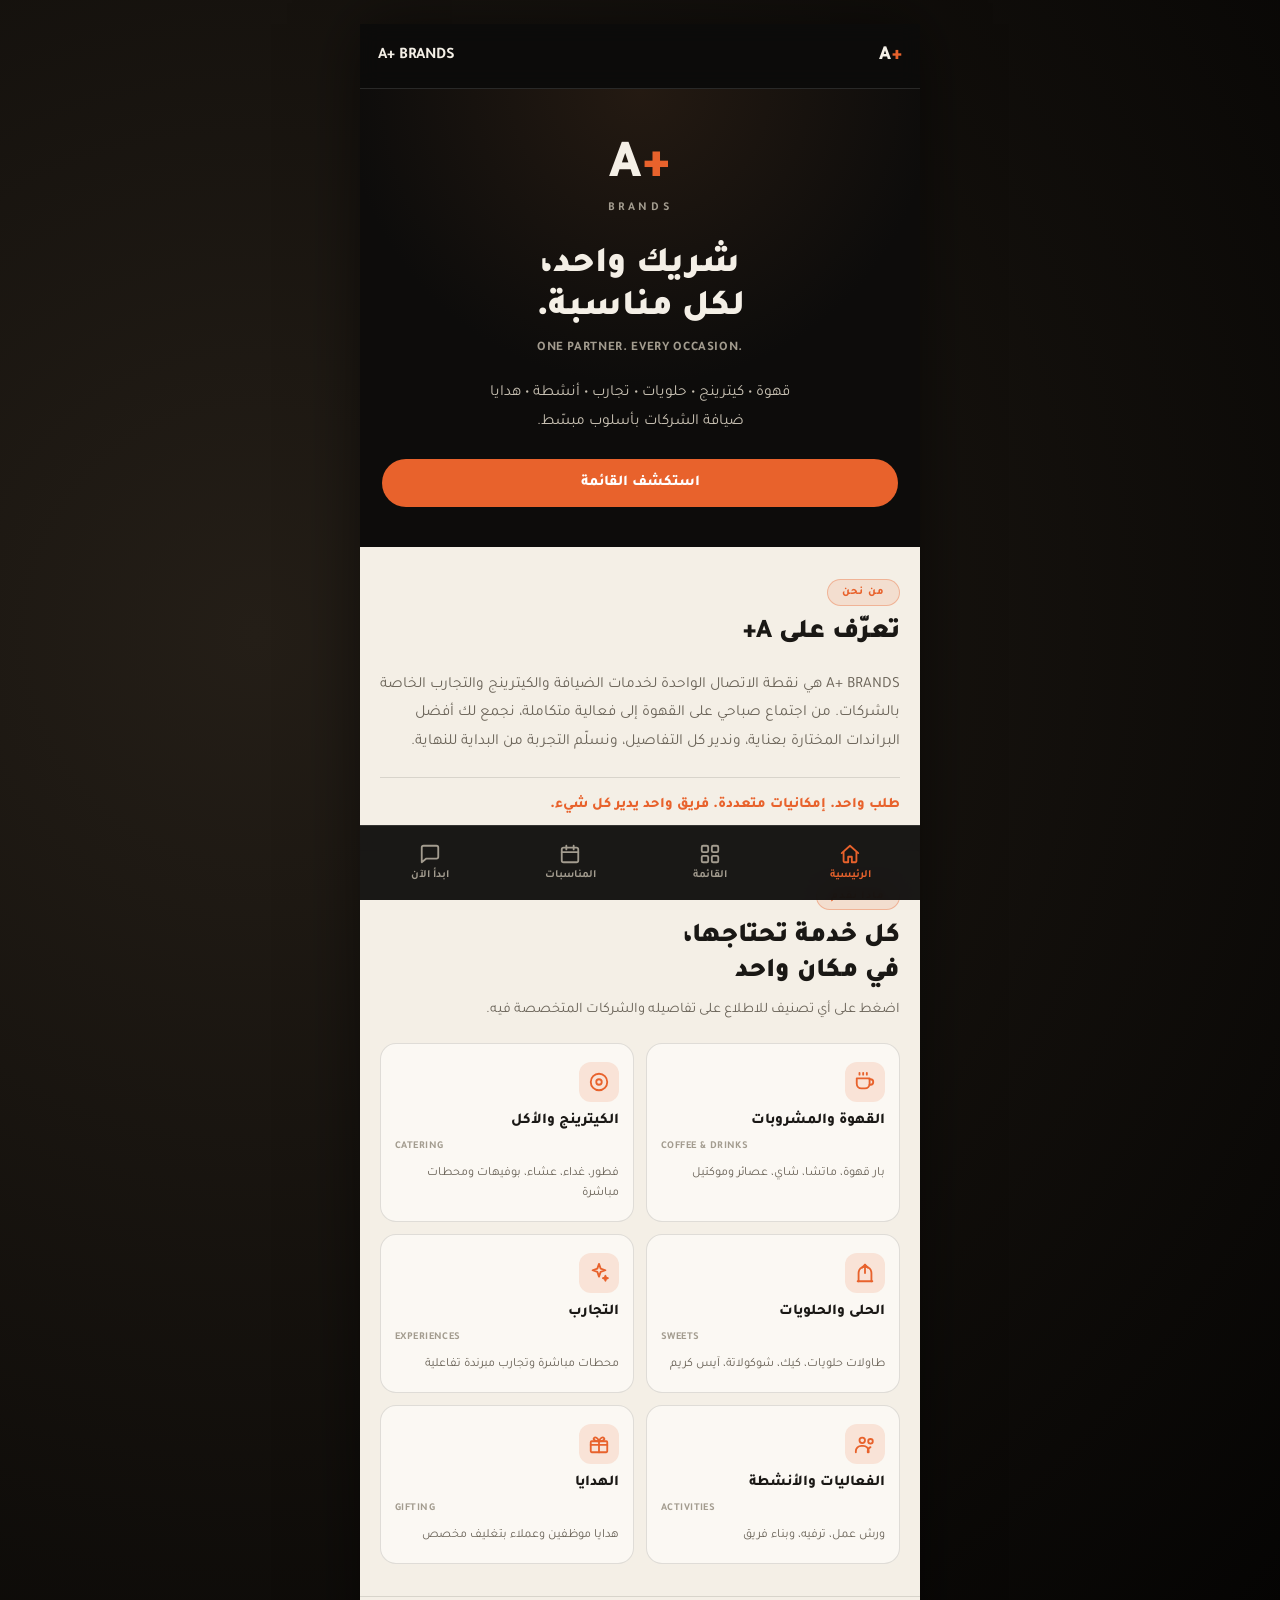
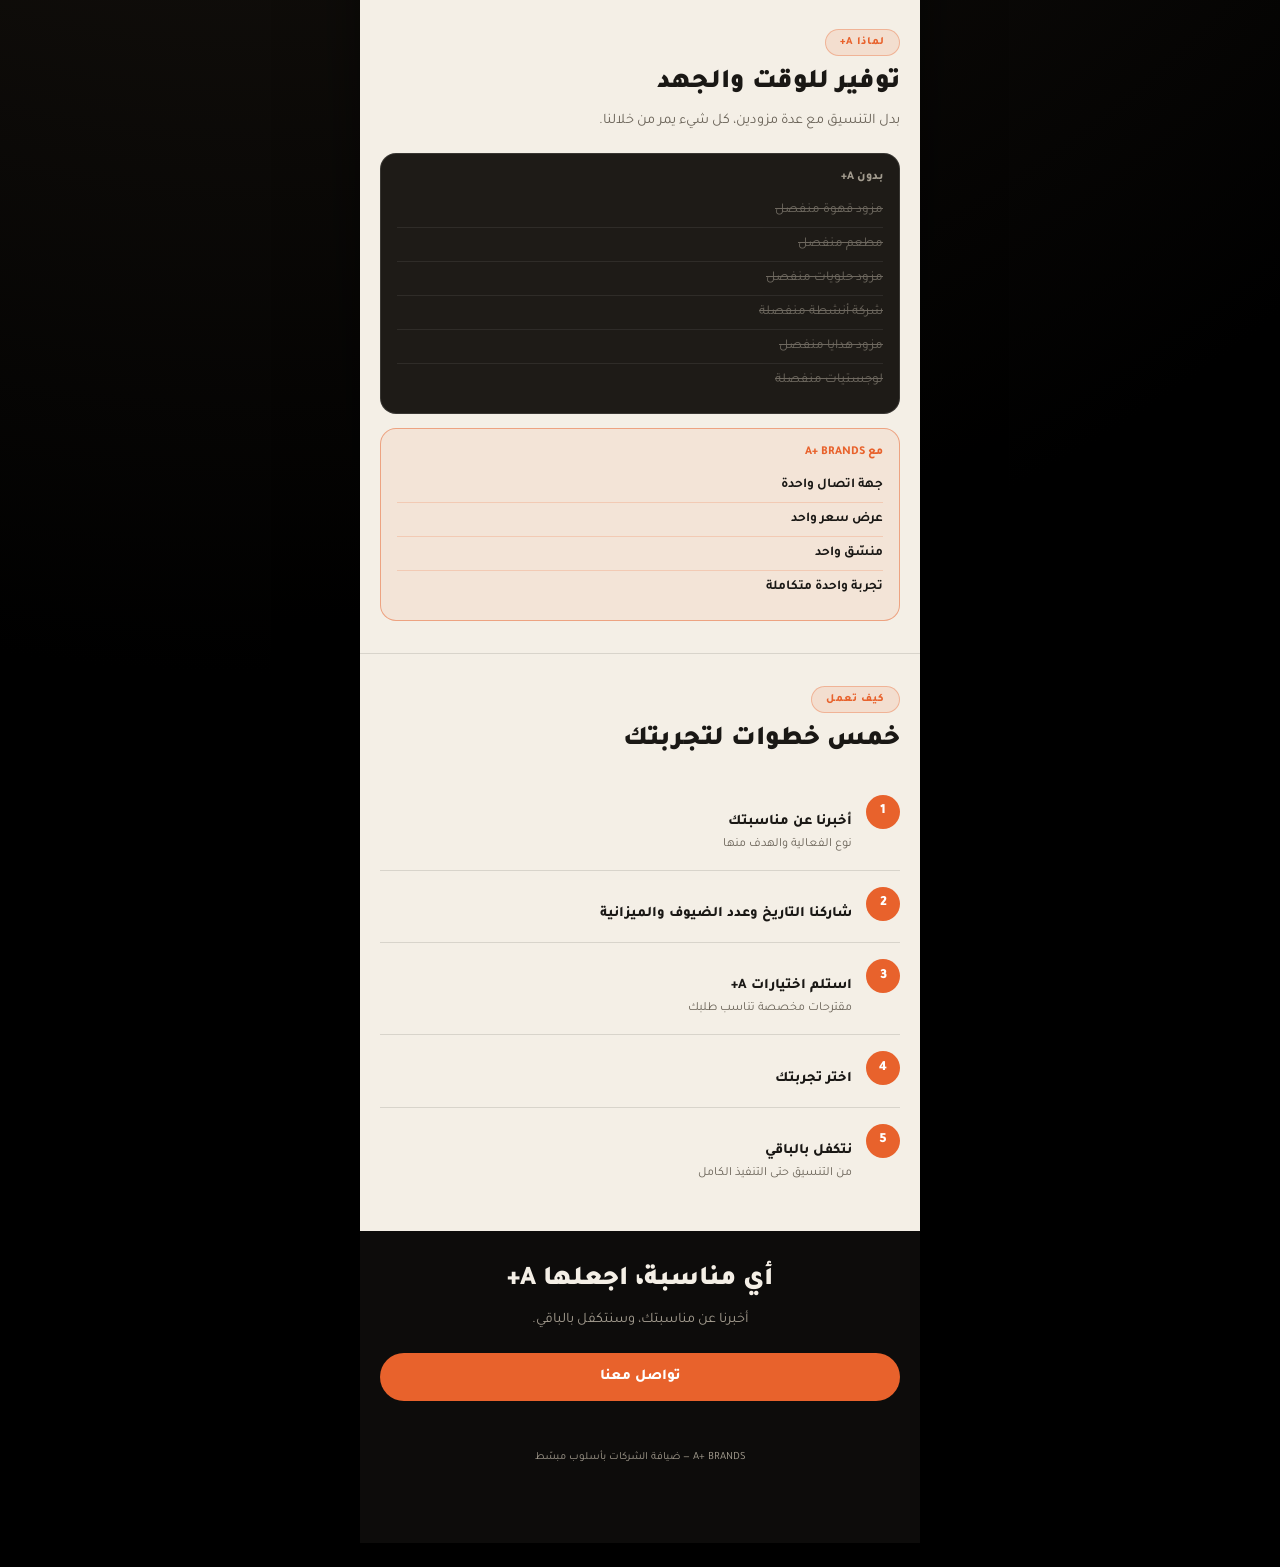
==== commit 4e25981f: "UX polish pass: section separation, CTA cleanup, form clarity - Add a hairline divider between adjac" ====
--- a/A+ Brands Website/index.html
+++ b/A+ Brands Website/index.html
@@ -32,12 +32,11 @@
       <p class="lede">قهوة • كيترينج • حلويات • تجارب • أنشطة • هدايا<br>ضيافة الشركات بأسلوب مبسّط.</p>
       <div class="btn-block-wrap">
         <a href="menu.html" class="btn btn-primary">استكشف القائمة</a>
-        <a href="start.html" class="btn btn-outline">ابدأ تجربتك الآن</a>
       </div>
     </section>
 
     <!-- من نحن -->
-    <section class="section section-light reveal">
+    <section class="section section-light">
       <div class="section-head">
         <span class="eyebrow">من نحن</span>
         <h2 class="title">تعرّف على A+</h2>
@@ -174,9 +173,6 @@
           <div class="step-body"><h4>نتكفل بالباقي</h4><p>من التنسيق حتى التنفيذ الكامل</p></div>
         </div>
       </div>
-      <div class="btn-block-wrap">
-        <a href="start.html" class="btn btn-primary">ابدأ الآن</a>
-      </div>
     </section>
 
     <!-- ختام -->
--- a/A+ Brands Website/css/style.css
+++ b/A+ Brands Website/css/style.css
@@ -93,7 +93,7 @@
   flex:1;
 }
 .back-btn{
-  width:36px;height:36px;
+  width:44px;height:44px;
   display:flex;align-items:center;justify-content:center;
   background:var(--black-card);
   border-radius:50%;
@@ -101,7 +101,7 @@
   flex-shrink:0;
 }
 .back-btn svg{width:18px;height:18px;}
-.spacer{width:36px;flex-shrink:0;}
+.spacer{width:44px;flex-shrink:0;}
 
 /* ===== المحتوى ===== */
 .content{flex:1;}
@@ -110,6 +110,8 @@
 .section-soft{background:var(--black-soft);color:var(--cream);}
 .section-light{background:var(--cream);color:var(--ink);}
 .section-light .muted{color:var(--muted-dark);}
+/* فاصل خفيف بين قسمين فاتحين متجاورين حتى لا يظهرا كقسم واحد طويل */
+.section-light + .section-light{border-top:1px solid var(--line-dark);}
 
 /* ===== الشريط السفلي (تنقّل بأسلوب تطبيق) ===== */
 .bottomnav{
@@ -323,6 +325,15 @@
   padding:14px;
 }
 .brand-card + .brand-card{margin-top:10px;}
+.brand-card.add{background:transparent;border:1.5px dashed var(--line-dark);}
+.brand-card.add .brand-logo{
+  background:rgba(232,98,44,.1);
+  border:1px dashed var(--orange);
+  color:var(--orange);
+  font-size:26px;
+  font-weight:800;
+}
+.brand-card.add .brand-info h3{color:var(--orange-dark);}
 .brand-logo{
   flex-shrink:0;
   width:56px;height:56px;
@@ -412,6 +423,7 @@
   margin-bottom:7px;
   color:var(--cream);
 }
+.form-field label .req{color:var(--orange);}
 .form-field input,
 .form-field select,
 .form-field textarea{
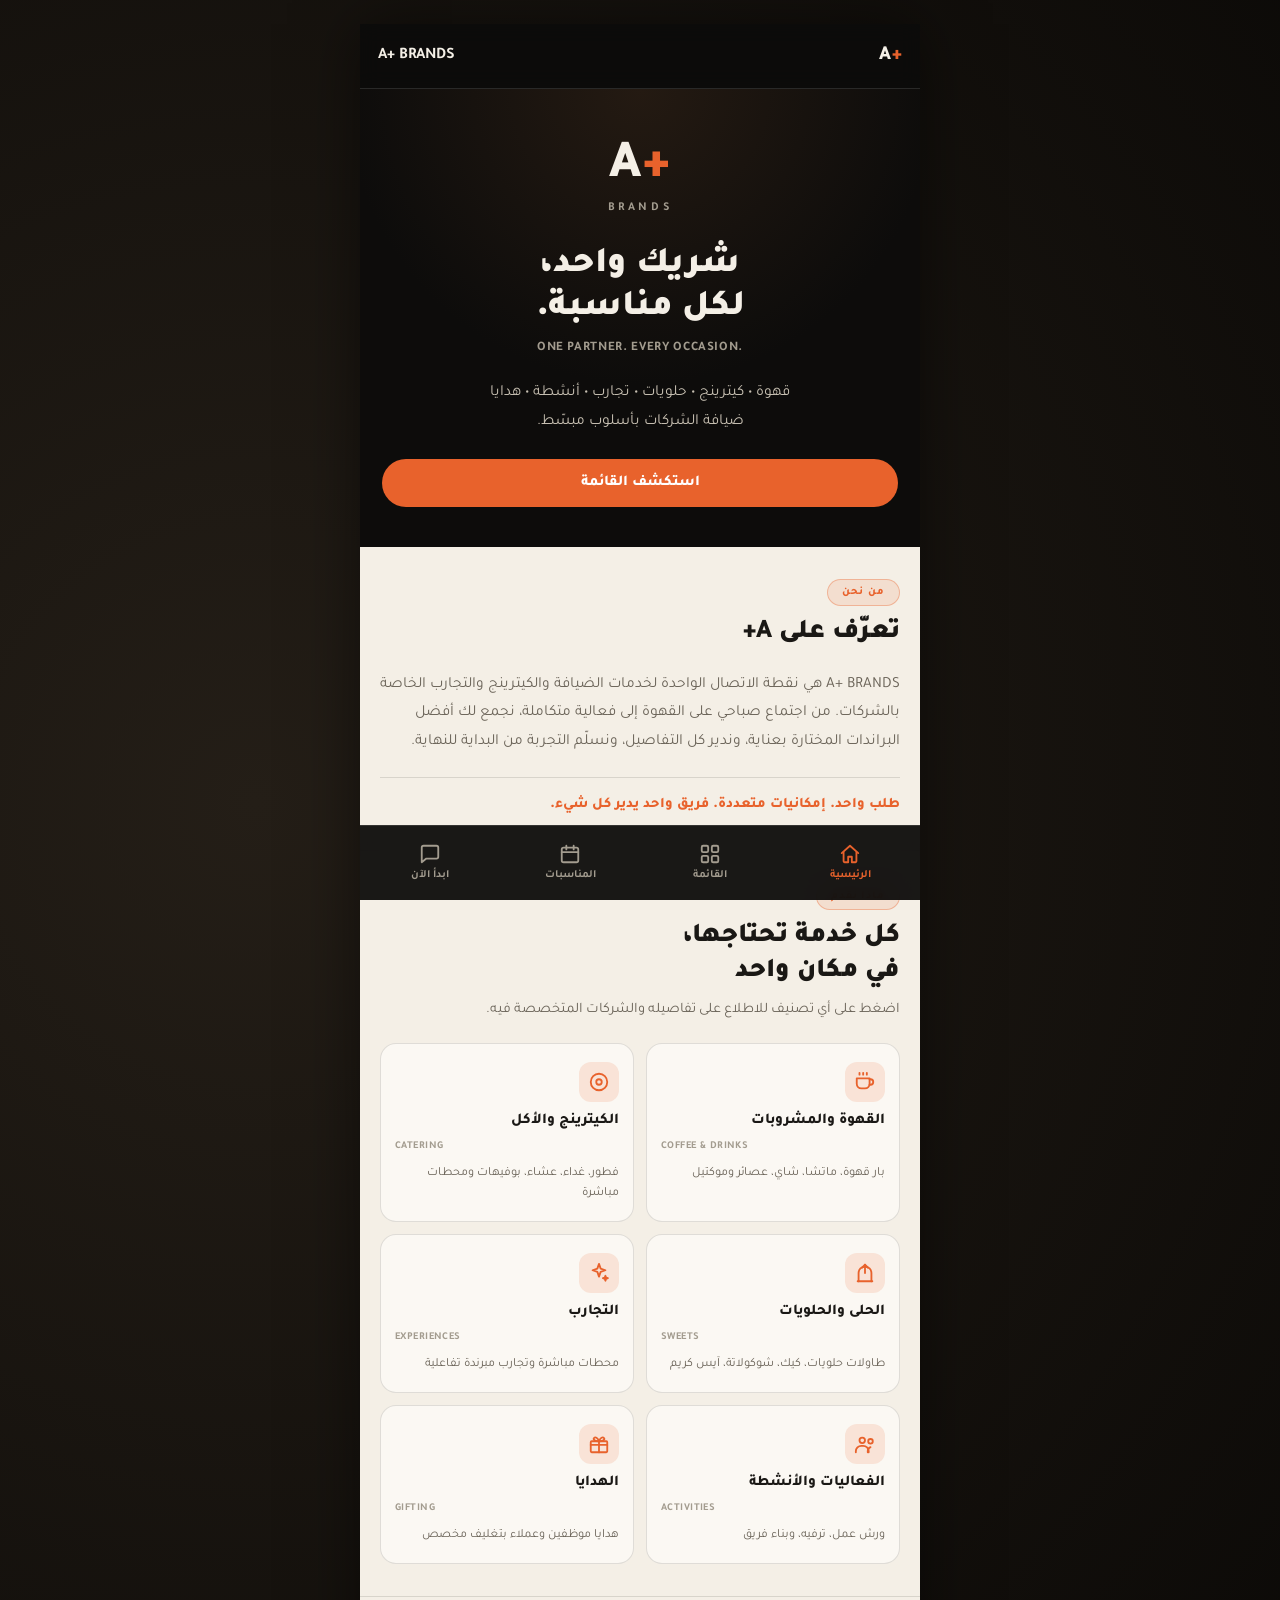
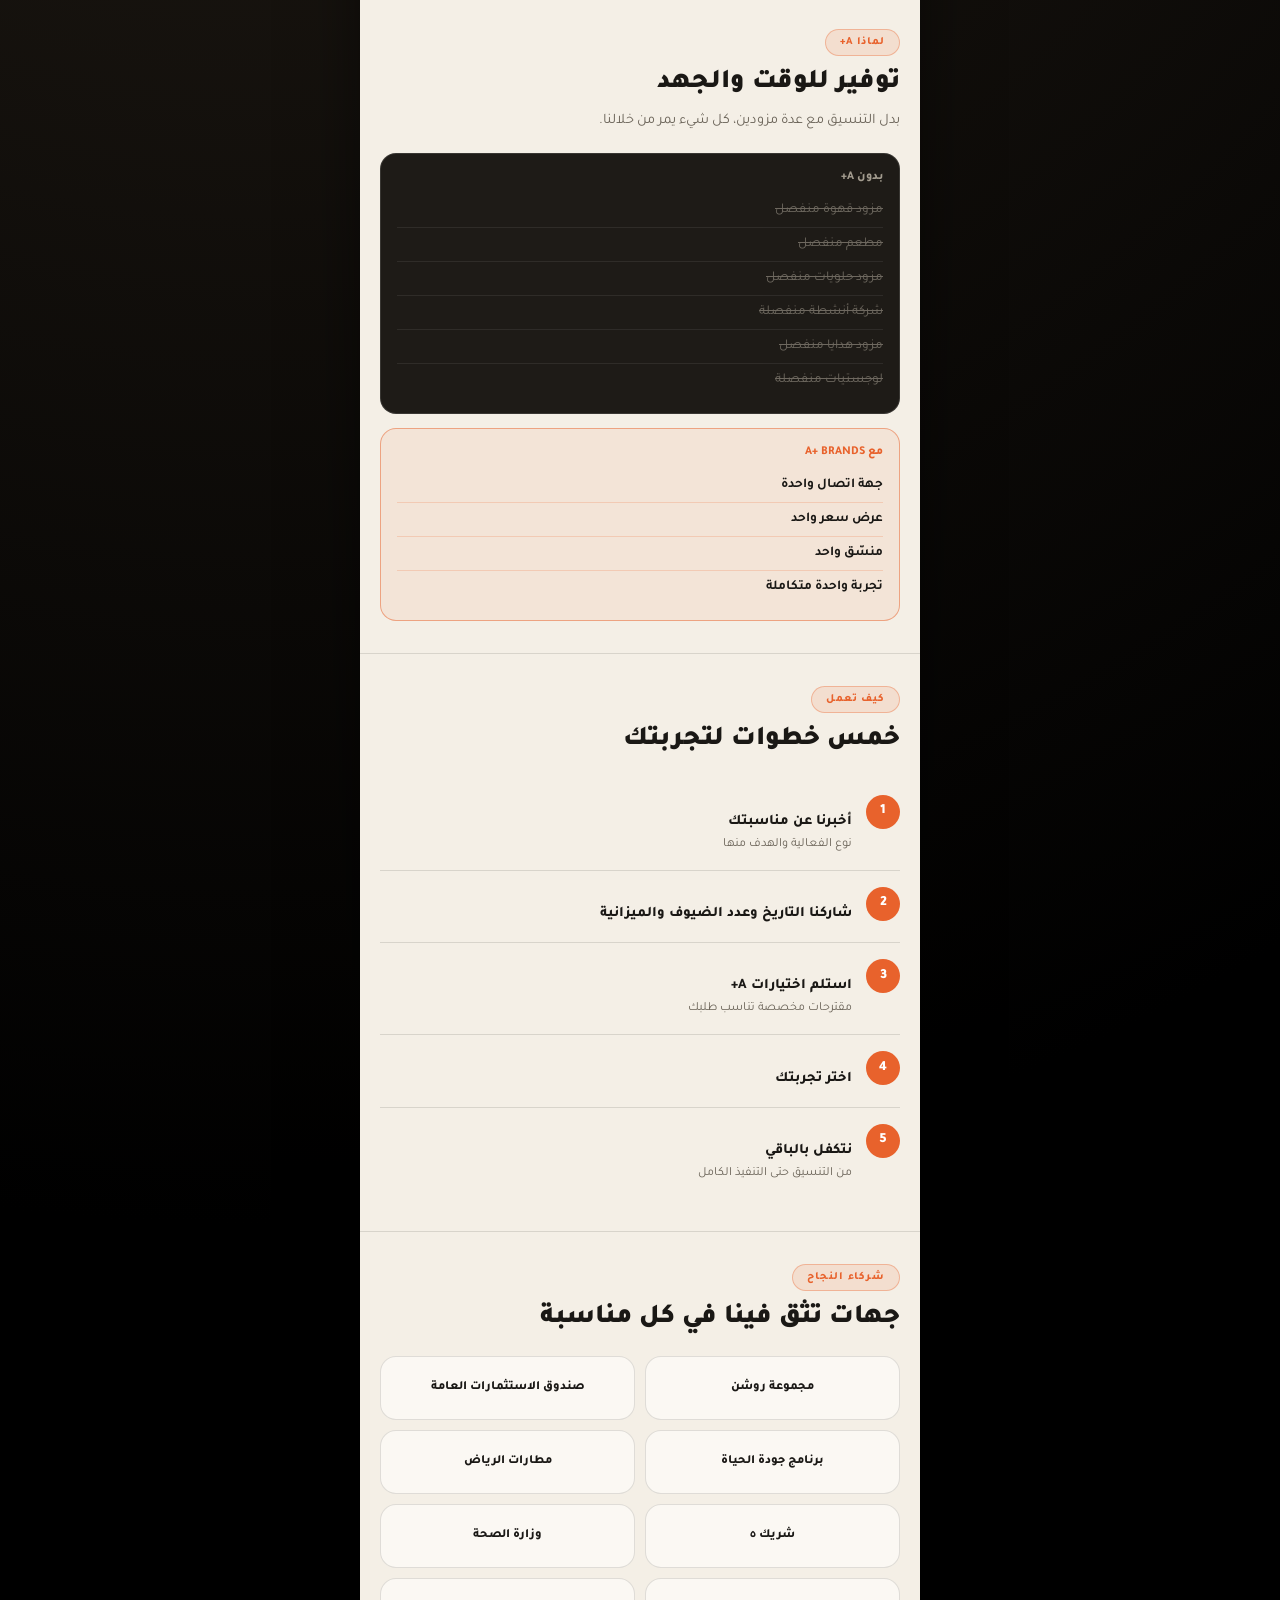
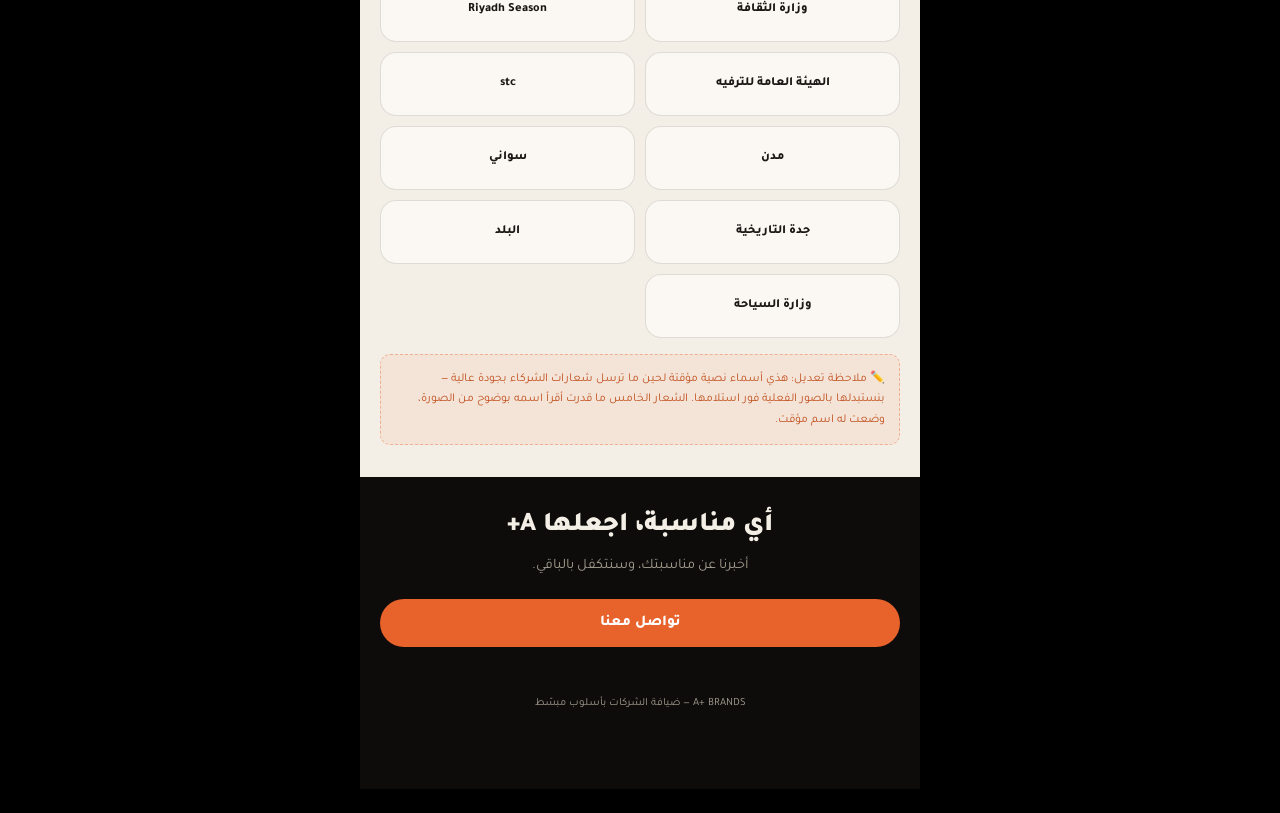
==== commit 1d363805: "Add success partners section to the home page New "شركاء النجاح" section between the process steps a" ====
--- a/A+ Brands Website/index.html
+++ b/A+ Brands Website/index.html
@@ -175,6 +175,35 @@
       </div>
     </section>
 
+    <!-- شركاء النجاح -->
+    <section class="section section-light">
+      <div class="section-head">
+        <span class="eyebrow">شركاء النجاح</span>
+        <h2 class="title on-light">جهات تثق فينا في كل مناسبة</h2>
+      </div>
+      <div class="partners-grid">
+        <div class="partner-logo">مجموعة روشن</div>
+        <div class="partner-logo">صندوق الاستثمارات العامة</div>
+        <div class="partner-logo">برنامج جودة الحياة</div>
+        <div class="partner-logo">مطارات الرياض</div>
+        <div class="partner-logo">شريك ٥</div>
+        <div class="partner-logo">وزارة الصحة</div>
+        <div class="partner-logo">وزارة الثقافة</div>
+        <div class="partner-logo">Riyadh Season</div>
+        <div class="partner-logo">الهيئة العامة للترفيه</div>
+        <div class="partner-logo">stc</div>
+        <div class="partner-logo">مدن</div>
+        <div class="partner-logo">سواني</div>
+        <div class="partner-logo">جدة التاريخية</div>
+        <div class="partner-logo">البلد</div>
+        <div class="partner-logo">وزارة السياحة</div>
+      </div>
+      <div class="edit-note" style="margin-top:16px;">
+        ✏️ ملاحظة تعديل: هذي أسماء نصية مؤقتة لحين ما ترسل شعارات الشركاء بجودة عالية — بنستبدلها بالصور
+        الفعلية فور استلامها. الشعار الخامس ما قدرت أقرأ اسمه بوضوح من الصورة، وضعت له اسم مؤقت.
+      </div>
+    </section>
+
     <!-- ختام -->
     <section class="section section-dark reveal" style="text-align:center;">
       <h2 class="title" style="margin-bottom:10px;">أي مناسبة، اجعلها A+</h2>
--- a/A+ Brands Website/css/style.css
+++ b/A+ Brands Website/css/style.css
@@ -369,6 +369,23 @@
   line-height:1.7;
 }
 
+/* ===== شبكة شعارات شركاء النجاح ===== */
+.partners-grid{display:grid;grid-template-columns:repeat(2,1fr);gap:10px;margin-top:18px;}
+.partner-logo{
+  background:var(--cream-card);
+  border:1px solid var(--line-dark);
+  border-radius:var(--radius-md);
+  min-height:64px;
+  display:flex;align-items:center;justify-content:center;
+  text-align:center;
+  padding:10px 12px;
+  font-size:12.5px;
+  font-weight:800;
+  color:var(--ink);
+  line-height:1.4;
+}
+.partner-logo img{max-height:34px;width:auto;max-width:100%;}
+
 /* ===== جدول اليوم المثالي (Timeline) ===== */
 .timeline{margin-top:18px;}
 .tl-item{
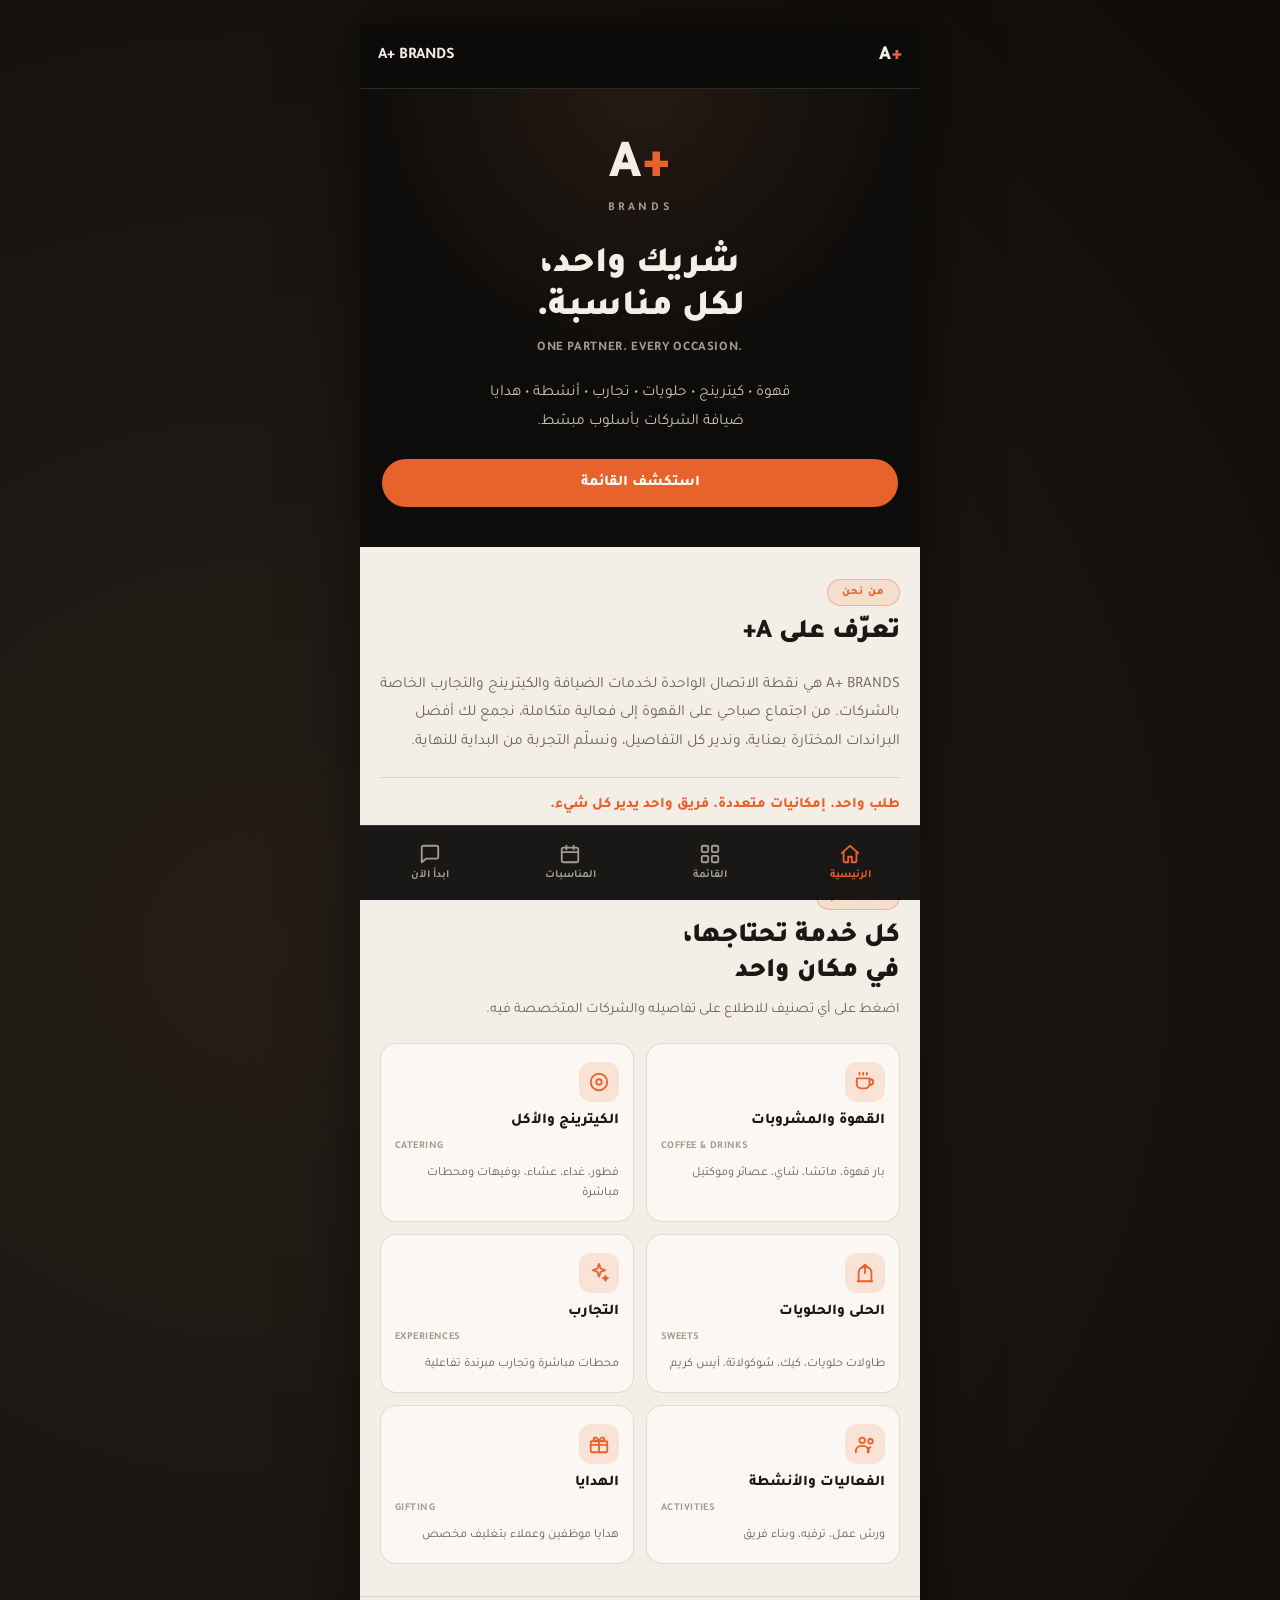
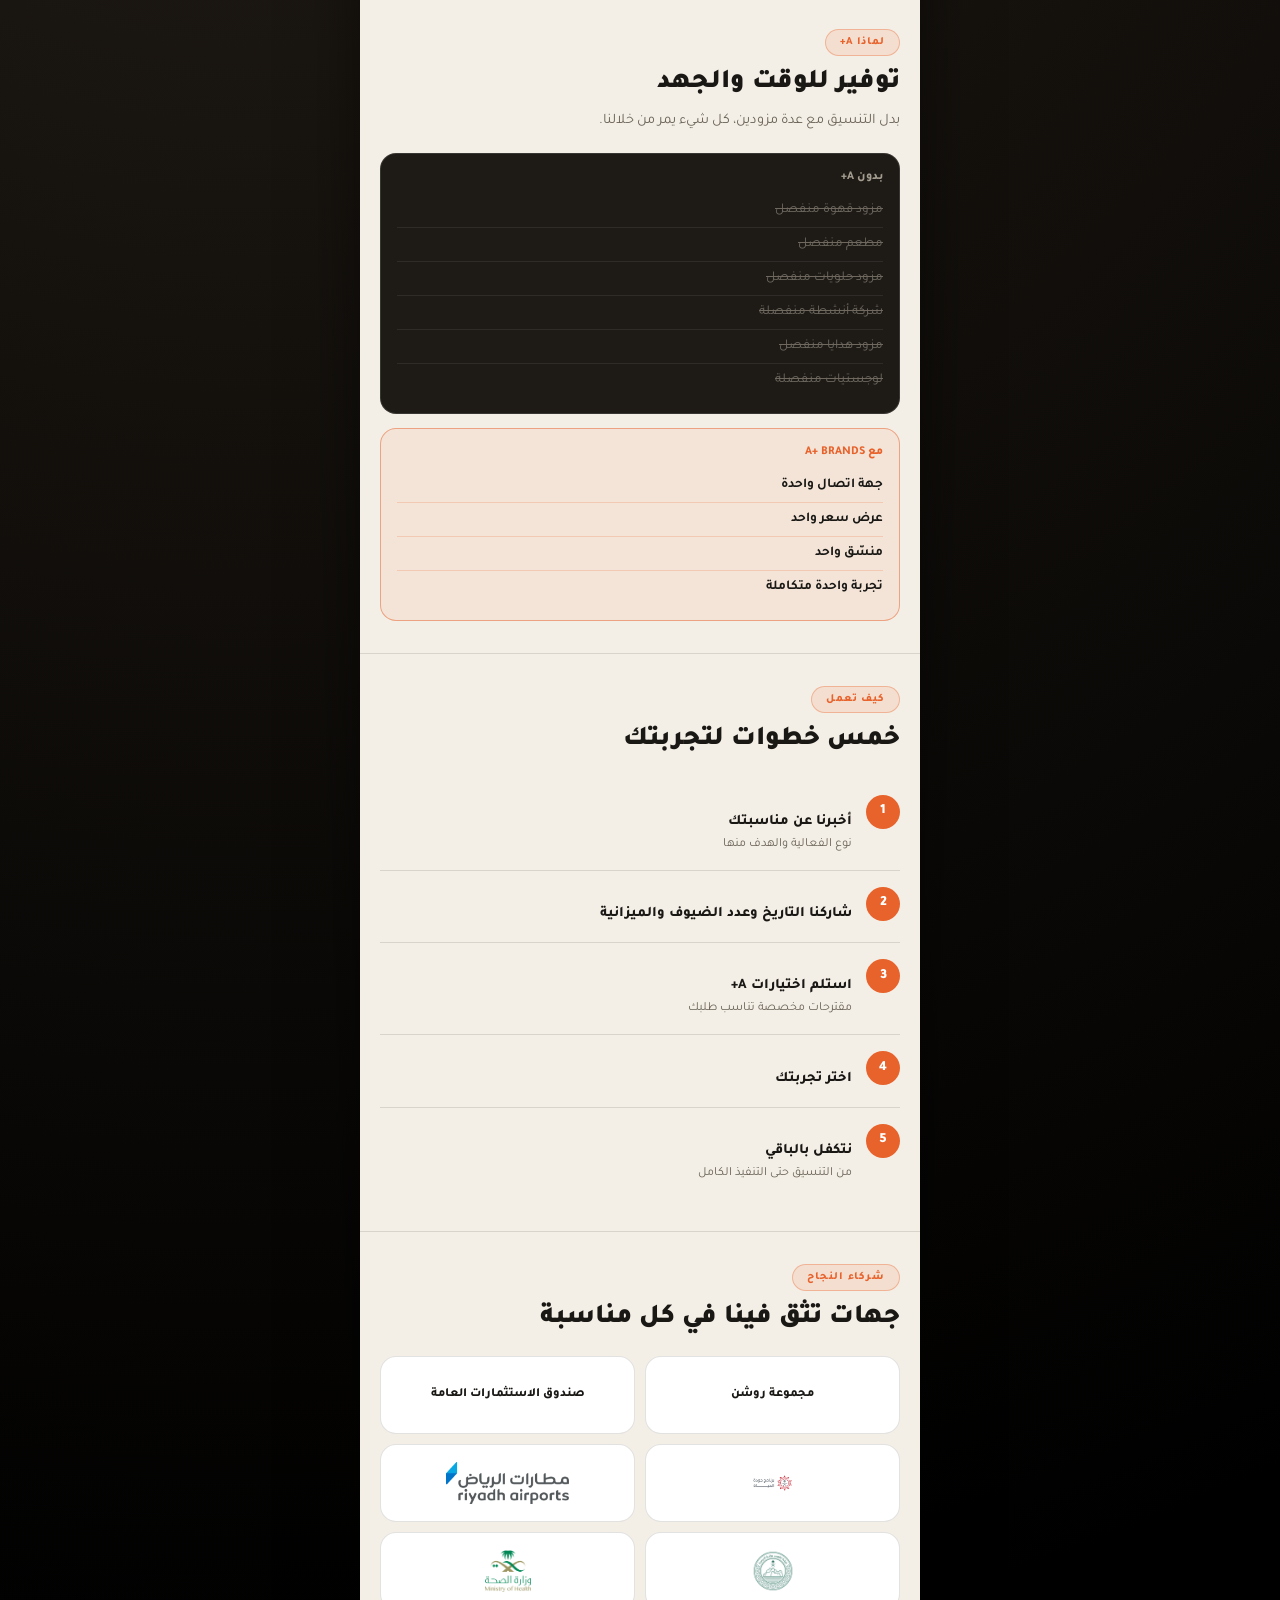
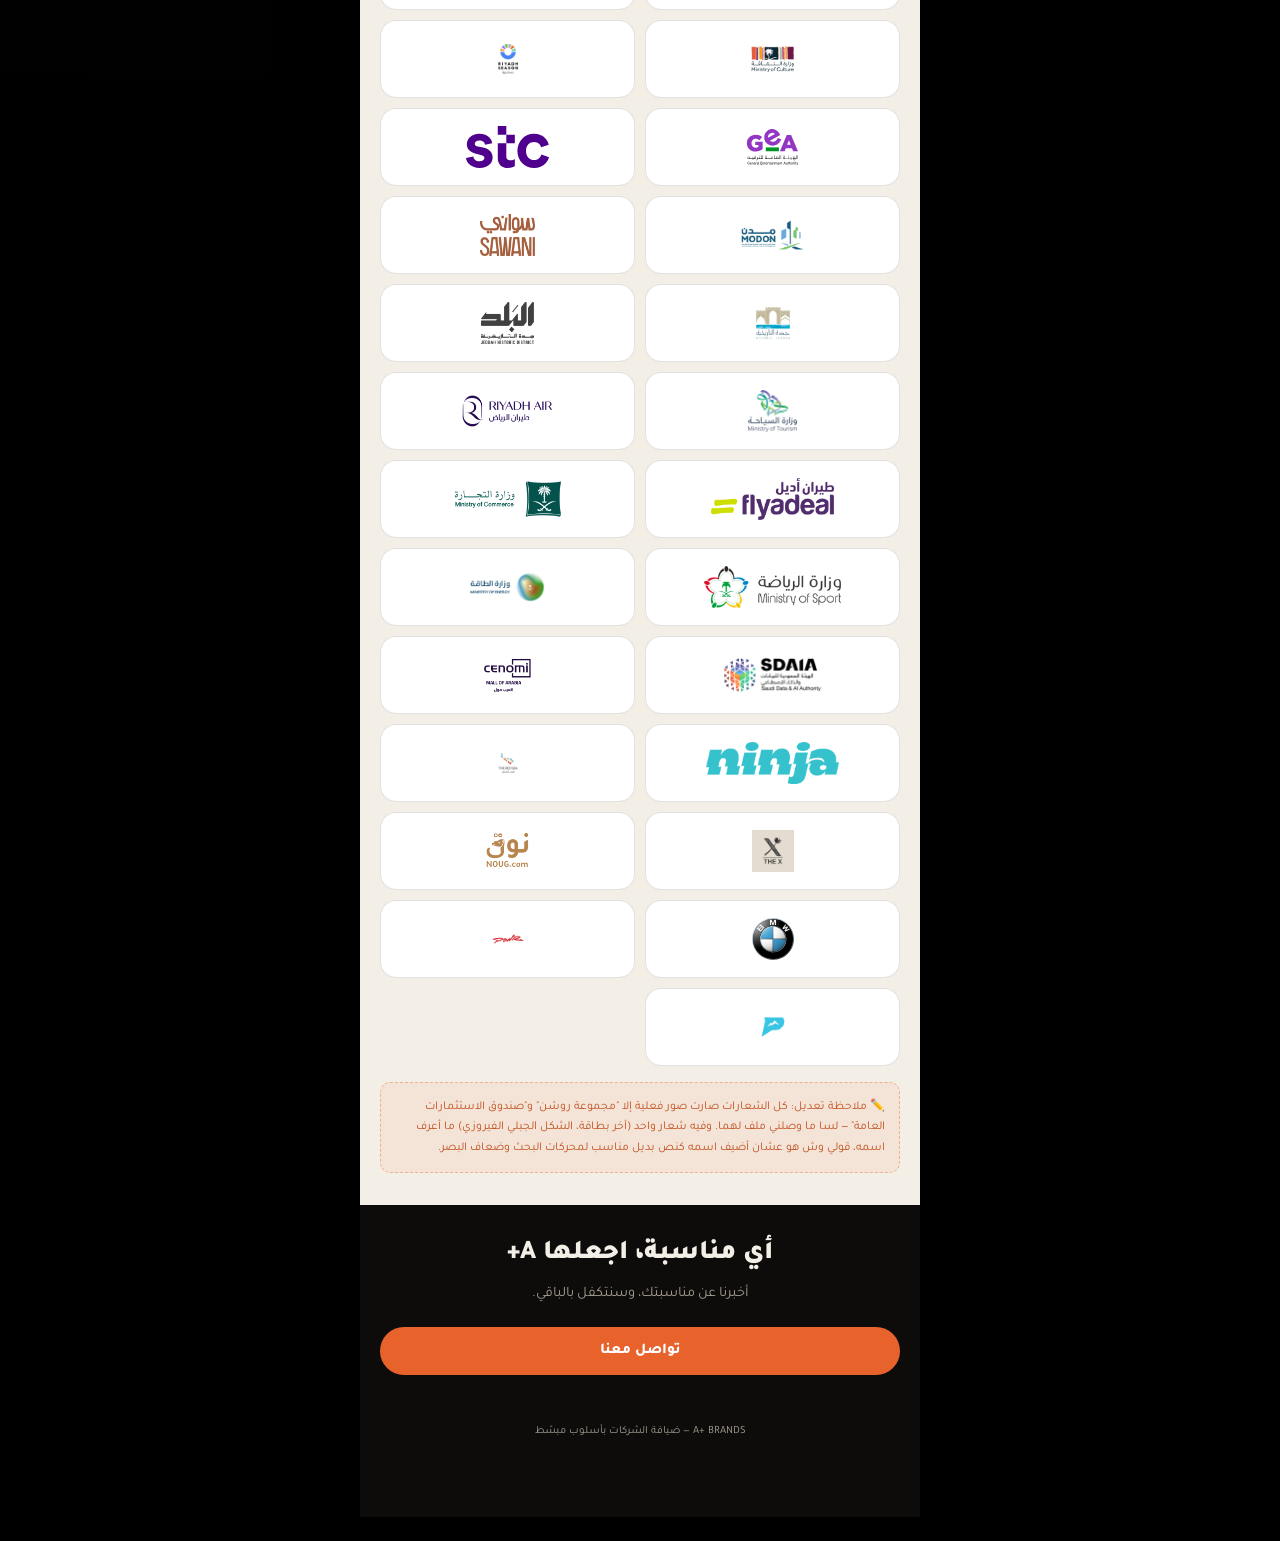
==== commit 5f8f03a8: "Wire up real partner logos Replace text placeholders with actual logo images for 27 of 29 partners i" ====
--- a/A+ Brands Website/index.html
+++ b/A+ Brands Website/index.html
@@ -184,23 +184,38 @@
       <div class="partners-grid">
         <div class="partner-logo">مجموعة روشن</div>
         <div class="partner-logo">صندوق الاستثمارات العامة</div>
-        <div class="partner-logo">برنامج جودة الحياة</div>
-        <div class="partner-logo">مطارات الرياض</div>
-        <div class="partner-logo">شريك ٥</div>
-        <div class="partner-logo">وزارة الصحة</div>
-        <div class="partner-logo">وزارة الثقافة</div>
-        <div class="partner-logo">Riyadh Season</div>
-        <div class="partner-logo">الهيئة العامة للترفيه</div>
-        <div class="partner-logo">stc</div>
-        <div class="partner-logo">مدن</div>
-        <div class="partner-logo">سواني</div>
-        <div class="partner-logo">جدة التاريخية</div>
-        <div class="partner-logo">البلد</div>
-        <div class="partner-logo">وزارة السياحة</div>
+        <div class="partner-logo"><img src="assets/partners/quality-of-life.png" alt="برنامج جودة الحياة" loading="lazy"></div>
+        <div class="partner-logo"><img src="assets/partners/riyadh-airports.png" alt="مطارات الرياض" loading="lazy"></div>
+        <div class="partner-logo"><img src="assets/partners/diriyah-gate.png" alt="هيئة تطوير بوابة الدرعية" loading="lazy"></div>
+        <div class="partner-logo"><img src="assets/partners/ministry-of-health.png" alt="وزارة الصحة" loading="lazy"></div>
+        <div class="partner-logo"><img src="assets/partners/ministry-of-culture.png" alt="وزارة الثقافة" loading="lazy"></div>
+        <div class="partner-logo"><img src="assets/partners/riyadh-season.png" alt="Riyadh Season" loading="lazy"></div>
+        <div class="partner-logo"><img src="assets/partners/gea.svg" alt="الهيئة العامة للترفيه" loading="lazy"></div>
+        <div class="partner-logo"><img src="assets/partners/stc.svg" alt="stc" loading="lazy"></div>
+        <div class="partner-logo"><img src="assets/partners/modon.png" alt="مدن" loading="lazy"></div>
+        <div class="partner-logo"><img src="assets/partners/sawani.png" alt="سواني" loading="lazy"></div>
+        <div class="partner-logo"><img src="assets/partners/historic-jeddah.png" alt="جدة التاريخية" loading="lazy"></div>
+        <div class="partner-logo"><img src="assets/partners/jeddah-historic-district.png" alt="البلد" loading="lazy"></div>
+        <div class="partner-logo"><img src="assets/partners/ministry-of-tourism.png" alt="وزارة السياحة" loading="lazy"></div>
+        <div class="partner-logo"><img src="assets/partners/riyadh-air.png" alt="طيران الرياض" loading="lazy"></div>
+        <div class="partner-logo"><img src="assets/partners/flyadeal.png" alt="طيران أديل" loading="lazy"></div>
+        <div class="partner-logo"><img src="assets/partners/ministry-of-commerce.png" alt="وزارة التجارة" loading="lazy"></div>
+        <div class="partner-logo"><img src="assets/partners/ministry-of-sport.png" alt="وزارة الرياضة" loading="lazy"></div>
+        <div class="partner-logo"><img src="assets/partners/ministry-of-energy.png" alt="وزارة الطاقة" loading="lazy"></div>
+        <div class="partner-logo"><img src="assets/partners/sdaia.png" alt="سدايا" loading="lazy"></div>
+        <div class="partner-logo"><img src="assets/partners/cenomi-mall-of-arabia.png" alt="سينومي مول العرب" loading="lazy"></div>
+        <div class="partner-logo"><img src="assets/partners/ninja.png" alt="ninja" loading="lazy"></div>
+        <div class="partner-logo"><img src="assets/partners/red-sea.png" alt="البحر الأحمر" loading="lazy"></div>
+        <div class="partner-logo"><img src="assets/partners/the-x.jpg" alt="THE X" loading="lazy"></div>
+        <div class="partner-logo"><img src="assets/partners/noug.png" alt="نوق" loading="lazy"></div>
+        <div class="partner-logo"><img src="assets/partners/bmw.svg" alt="BMW" loading="lazy"></div>
+        <div class="partner-logo"><img src="assets/partners/powr.png" alt="POWR" loading="lazy"></div>
+        <div class="partner-logo"><img src="assets/partners/mystery-mark.png" alt="شريك" loading="lazy"></div>
       </div>
       <div class="edit-note" style="margin-top:16px;">
-        ✏️ ملاحظة تعديل: هذي أسماء نصية مؤقتة لحين ما ترسل شعارات الشركاء بجودة عالية — بنستبدلها بالصور
-        الفعلية فور استلامها. الشعار الخامس ما قدرت أقرأ اسمه بوضوح من الصورة، وضعت له اسم مؤقت.
+        ✏️ ملاحظة تعديل: كل الشعارات صارت صور فعلية إلا "مجموعة روشن" و"صندوق الاستثمارات العامة" —
+        لسا ما وصلني ملف لهما. وفيه شعار واحد (آخر بطاقة، الشكل الجبلي الفيروزي) ما أعرف اسمه، قولي وش هو
+        عشان أضيف اسمه كنص بديل مناسب لمحركات البحث وضعاف البصر.
       </div>
     </section>
 
--- a/A+ Brands Website/css/style.css
+++ b/A+ Brands Website/css/style.css
@@ -372,19 +372,19 @@
 /* ===== شبكة شعارات شركاء النجاح ===== */
 .partners-grid{display:grid;grid-template-columns:repeat(2,1fr);gap:10px;margin-top:18px;}
 .partner-logo{
-  background:var(--cream-card);
+  background:#fff;
   border:1px solid var(--line-dark);
   border-radius:var(--radius-md);
-  min-height:64px;
+  min-height:78px;
   display:flex;align-items:center;justify-content:center;
   text-align:center;
-  padding:10px 12px;
+  padding:12px;
   font-size:12.5px;
   font-weight:800;
   color:var(--ink);
   line-height:1.4;
 }
-.partner-logo img{max-height:34px;width:auto;max-width:100%;}
+.partner-logo img{max-height:42px;width:auto;max-width:100%;object-fit:contain;}
 
 /* ===== جدول اليوم المثالي (Timeline) ===== */
 .timeline{margin-top:18px;}
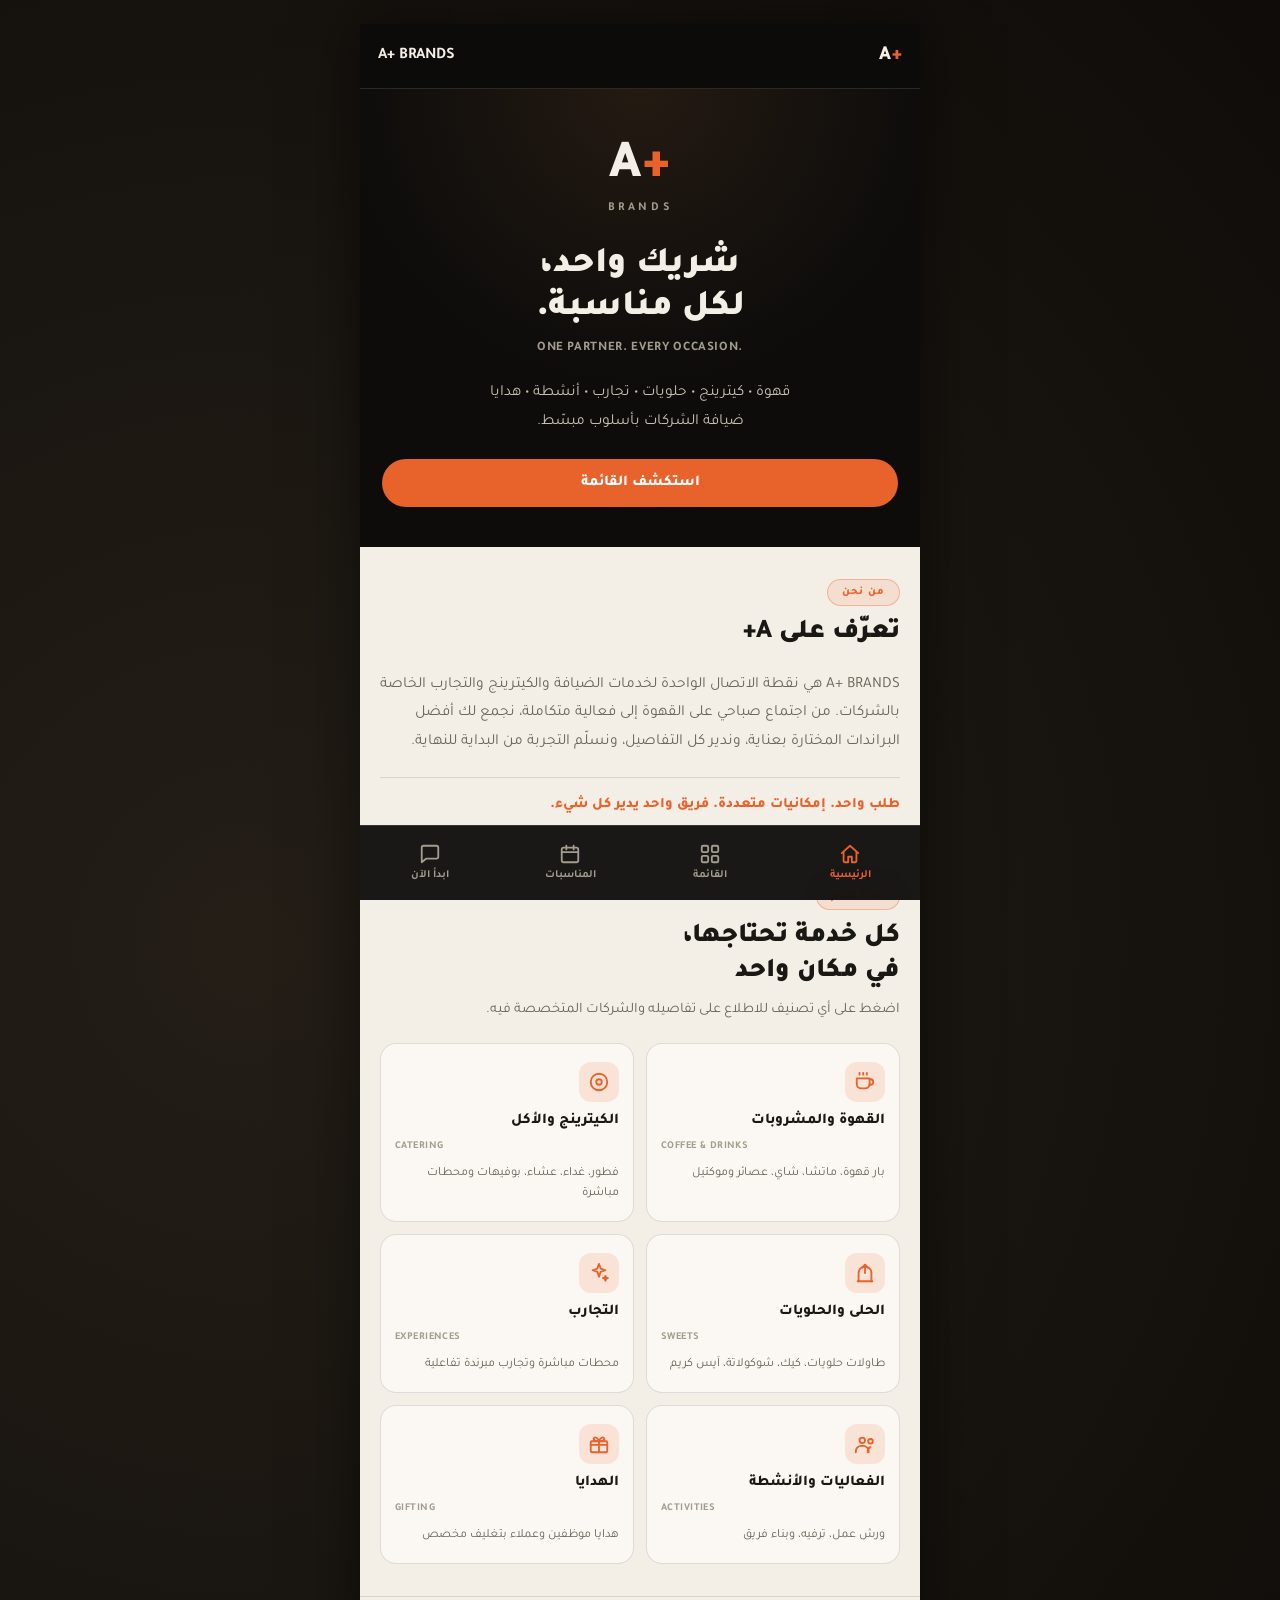
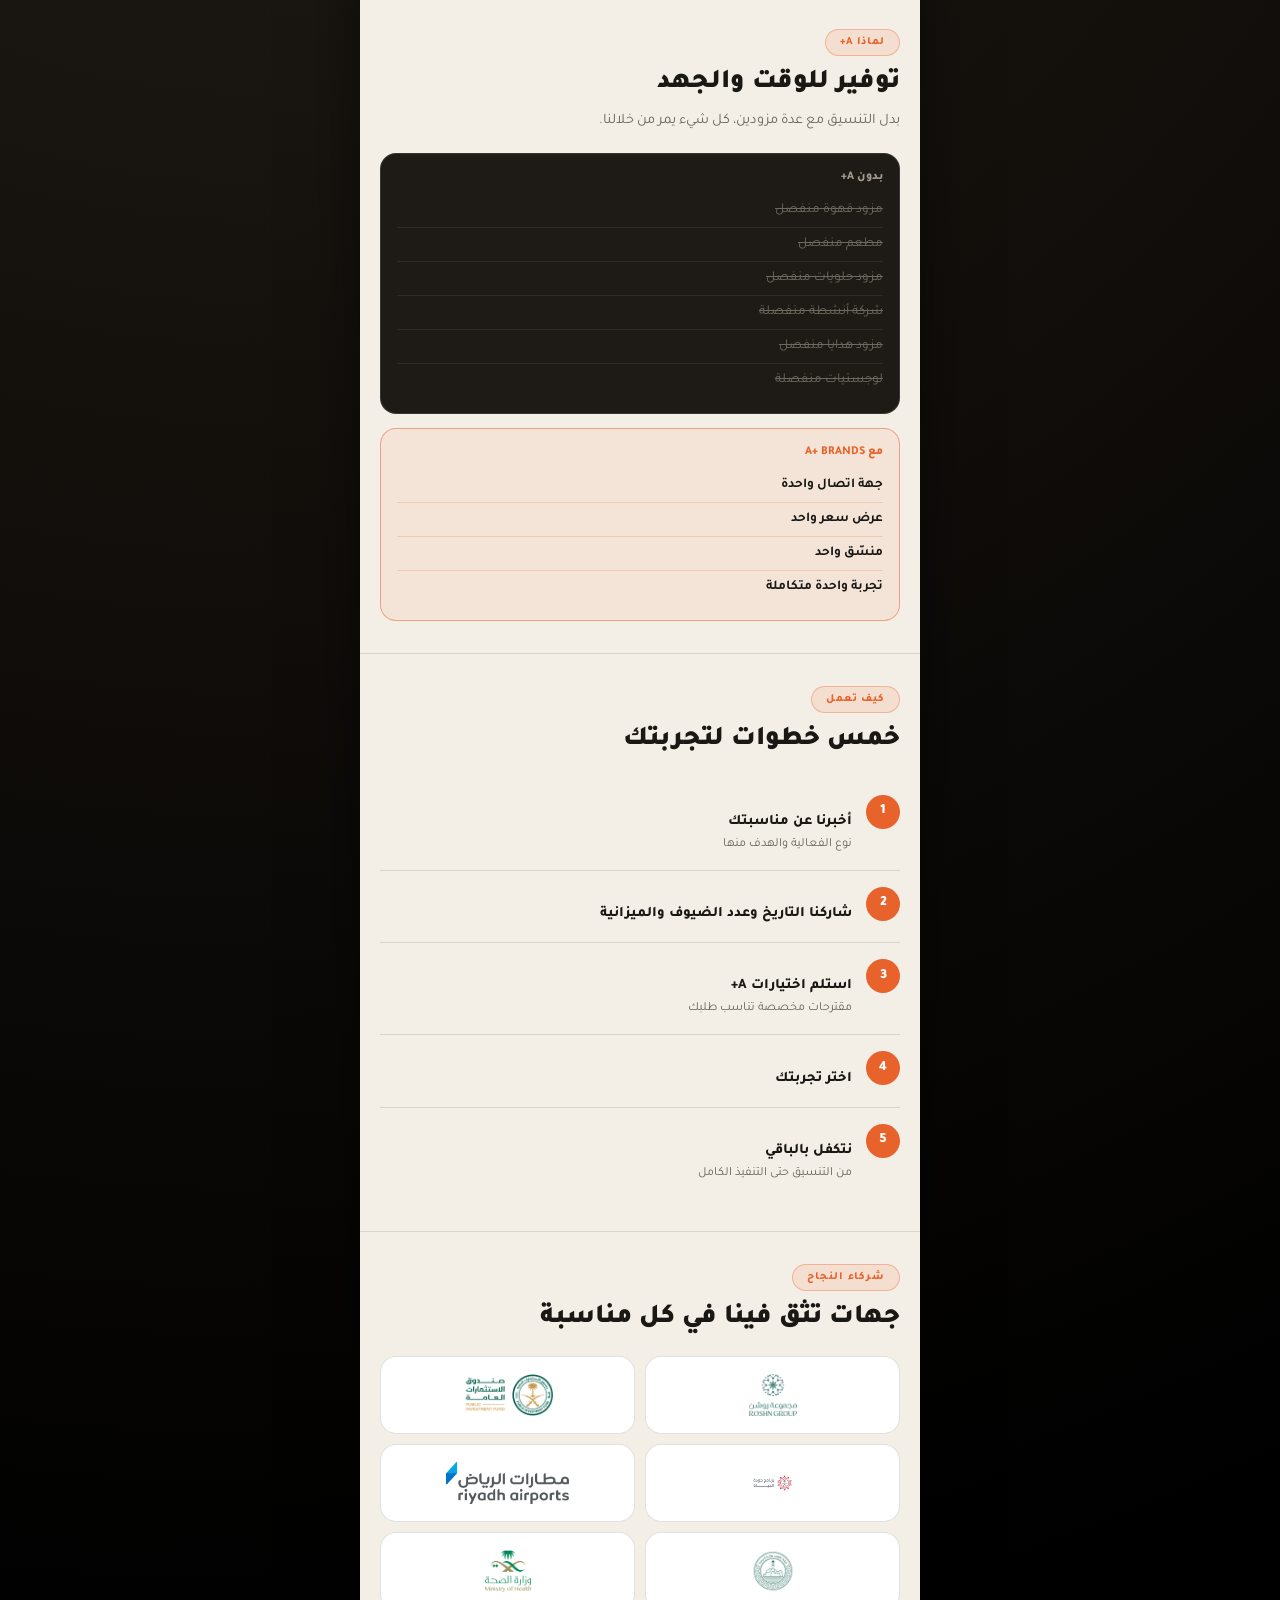
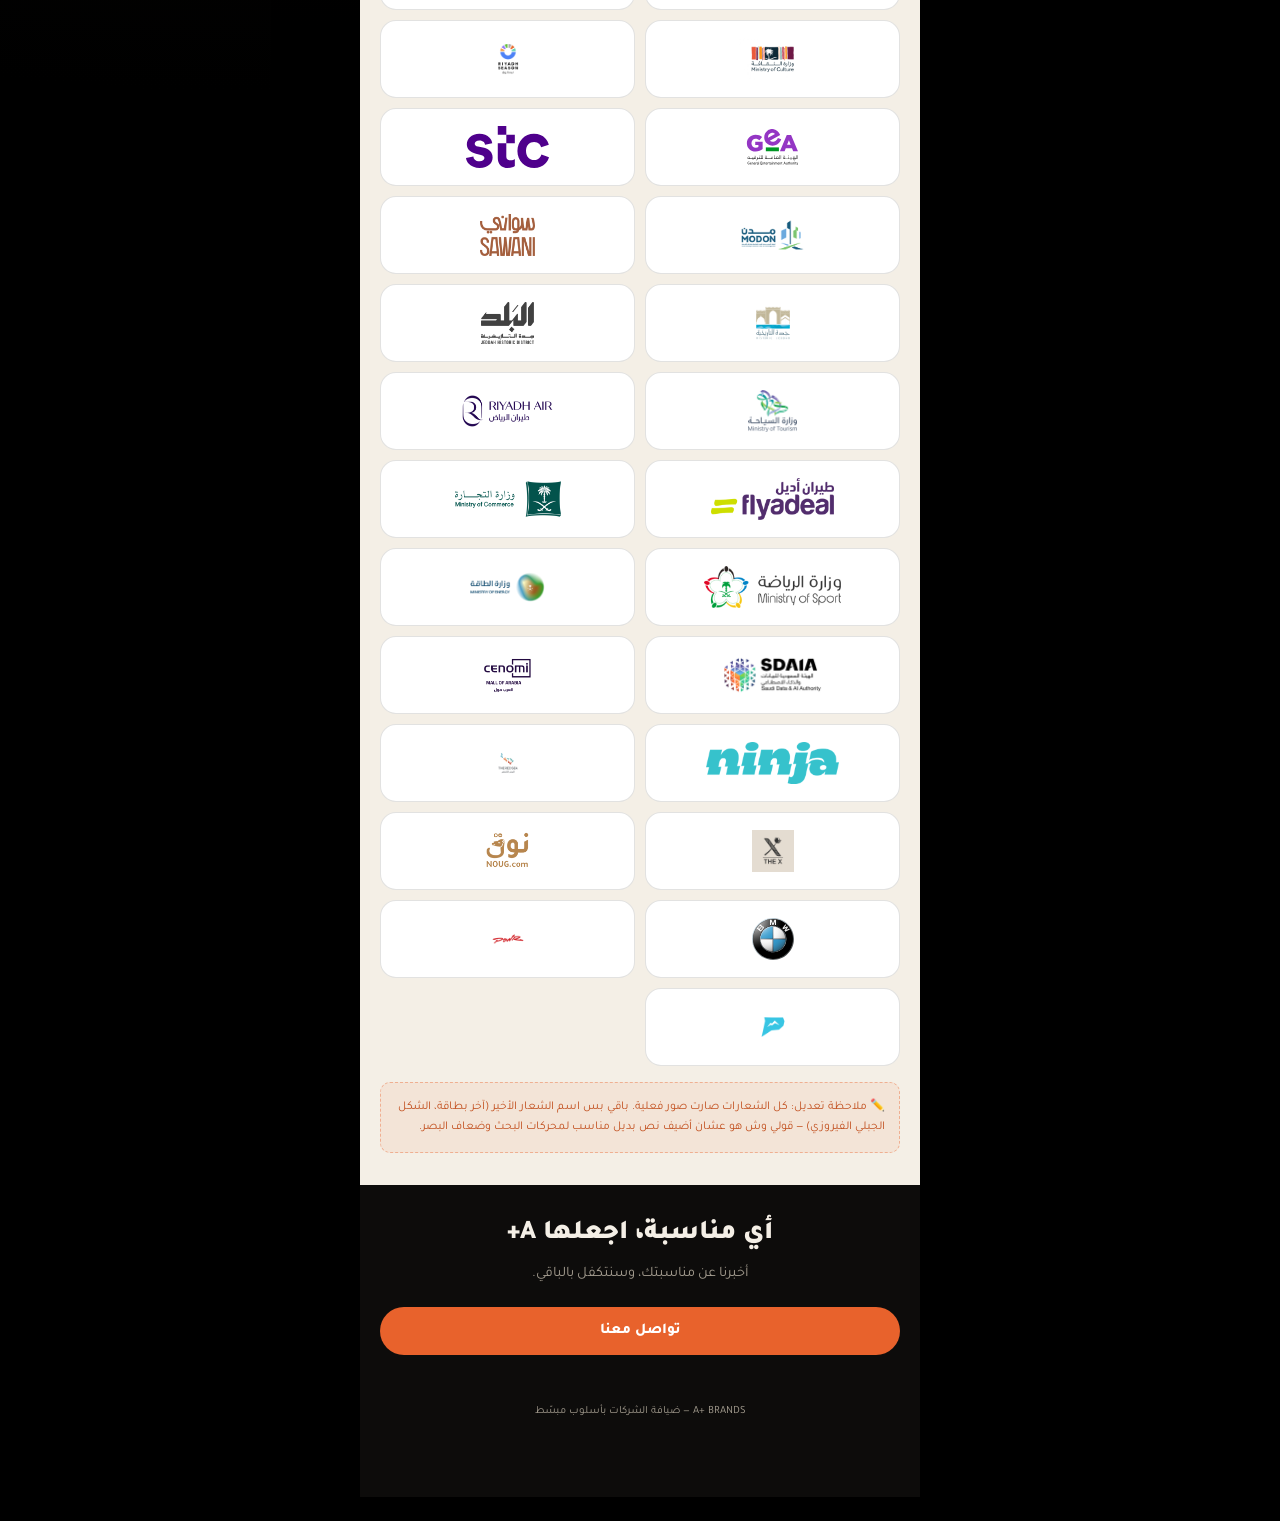
==== commit edd68126: "Add ROSHN and PIF logos, completing the partners grid All 29 partner slots now use real logo images;" ====
--- a/A+ Brands Website/index.html
+++ b/A+ Brands Website/index.html
@@ -182,8 +182,8 @@
         <h2 class="title on-light">جهات تثق فينا في كل مناسبة</h2>
       </div>
       <div class="partners-grid">
-        <div class="partner-logo">مجموعة روشن</div>
-        <div class="partner-logo">صندوق الاستثمارات العامة</div>
+        <div class="partner-logo"><img src="assets/partners/roshn.png" alt="مجموعة روشن" loading="lazy"></div>
+        <div class="partner-logo"><img src="assets/partners/pif.png" alt="صندوق الاستثمارات العامة" loading="lazy"></div>
         <div class="partner-logo"><img src="assets/partners/quality-of-life.png" alt="برنامج جودة الحياة" loading="lazy"></div>
         <div class="partner-logo"><img src="assets/partners/riyadh-airports.png" alt="مطارات الرياض" loading="lazy"></div>
         <div class="partner-logo"><img src="assets/partners/diriyah-gate.png" alt="هيئة تطوير بوابة الدرعية" loading="lazy"></div>
@@ -213,9 +213,8 @@
         <div class="partner-logo"><img src="assets/partners/mystery-mark.png" alt="شريك" loading="lazy"></div>
       </div>
       <div class="edit-note" style="margin-top:16px;">
-        ✏️ ملاحظة تعديل: كل الشعارات صارت صور فعلية إلا "مجموعة روشن" و"صندوق الاستثمارات العامة" —
-        لسا ما وصلني ملف لهما. وفيه شعار واحد (آخر بطاقة، الشكل الجبلي الفيروزي) ما أعرف اسمه، قولي وش هو
-        عشان أضيف اسمه كنص بديل مناسب لمحركات البحث وضعاف البصر.
+        ✏️ ملاحظة تعديل: كل الشعارات صارت صور فعلية. باقي بس اسم الشعار الأخير (آخر بطاقة، الشكل الجبلي
+        الفيروزي) — قولي وش هو عشان أضيف نص بديل مناسب لمحركات البحث وضعاف البصر.
       </div>
     </section>
 
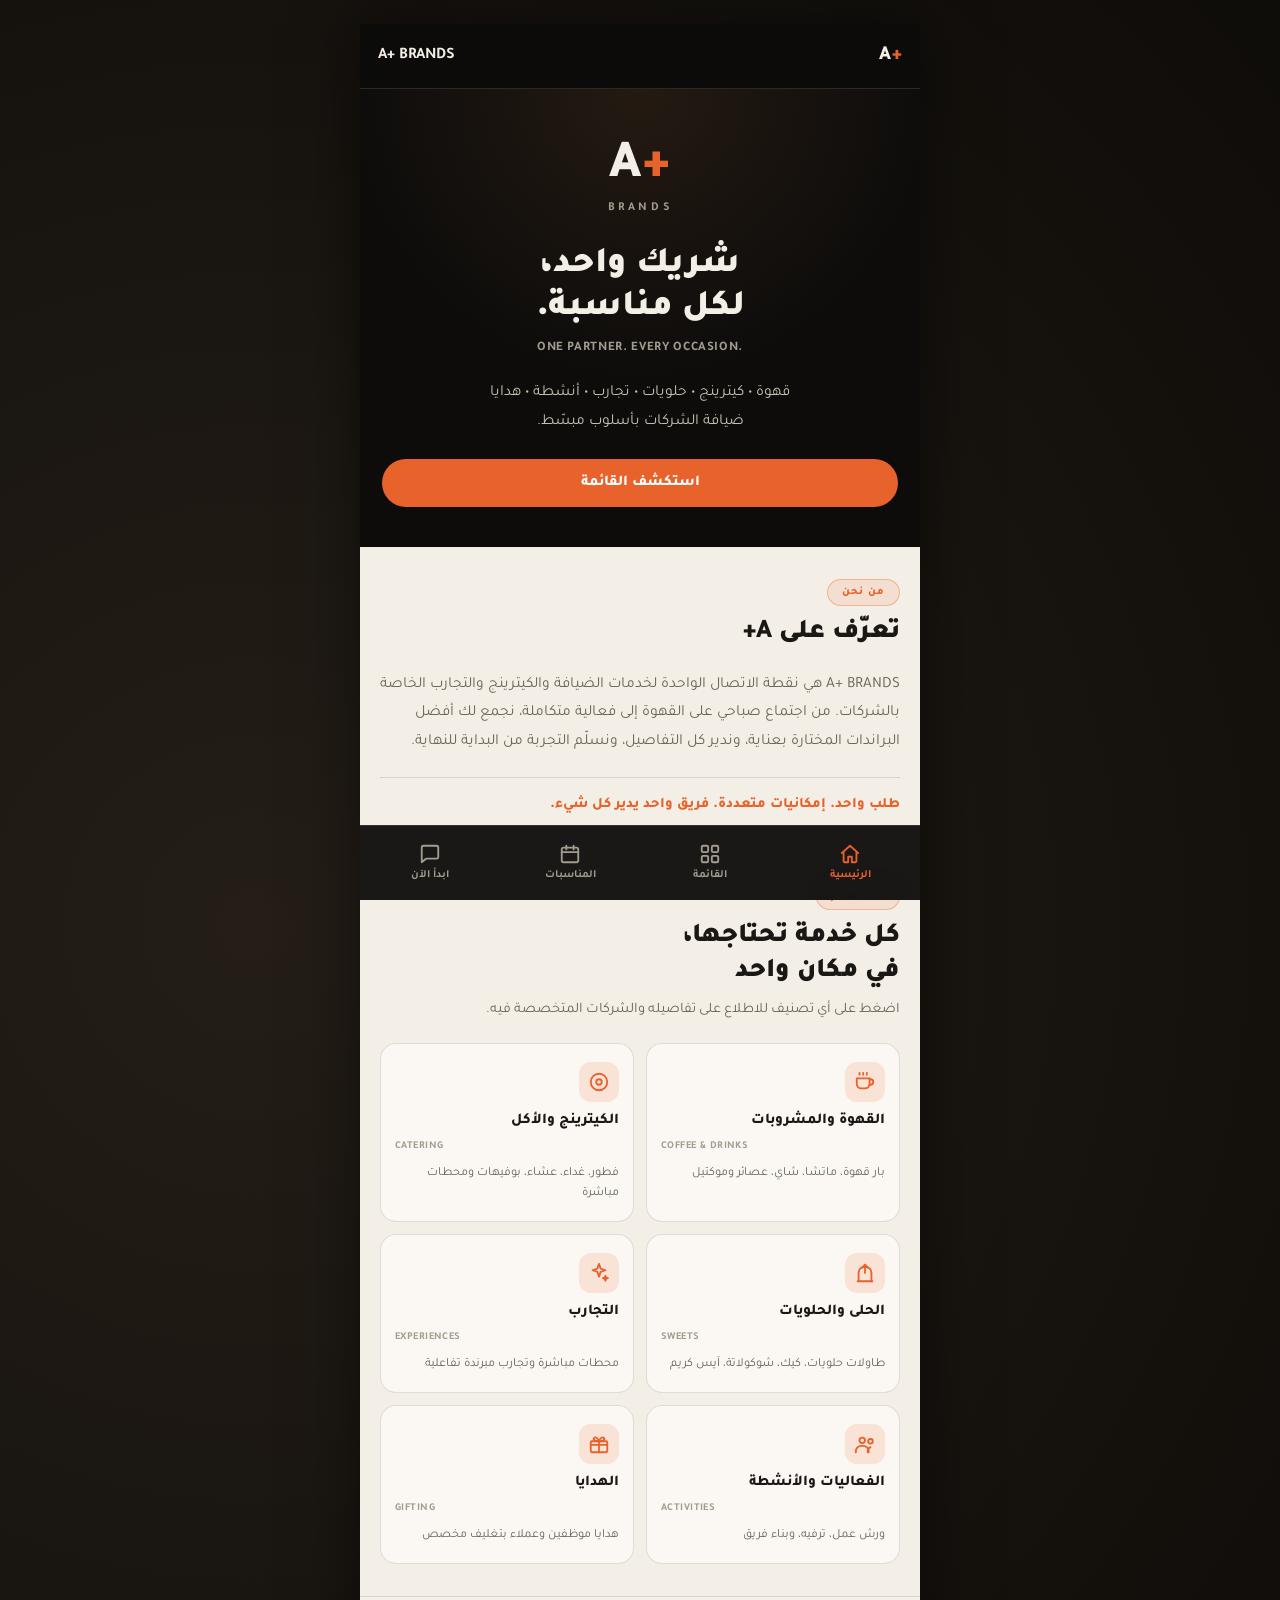
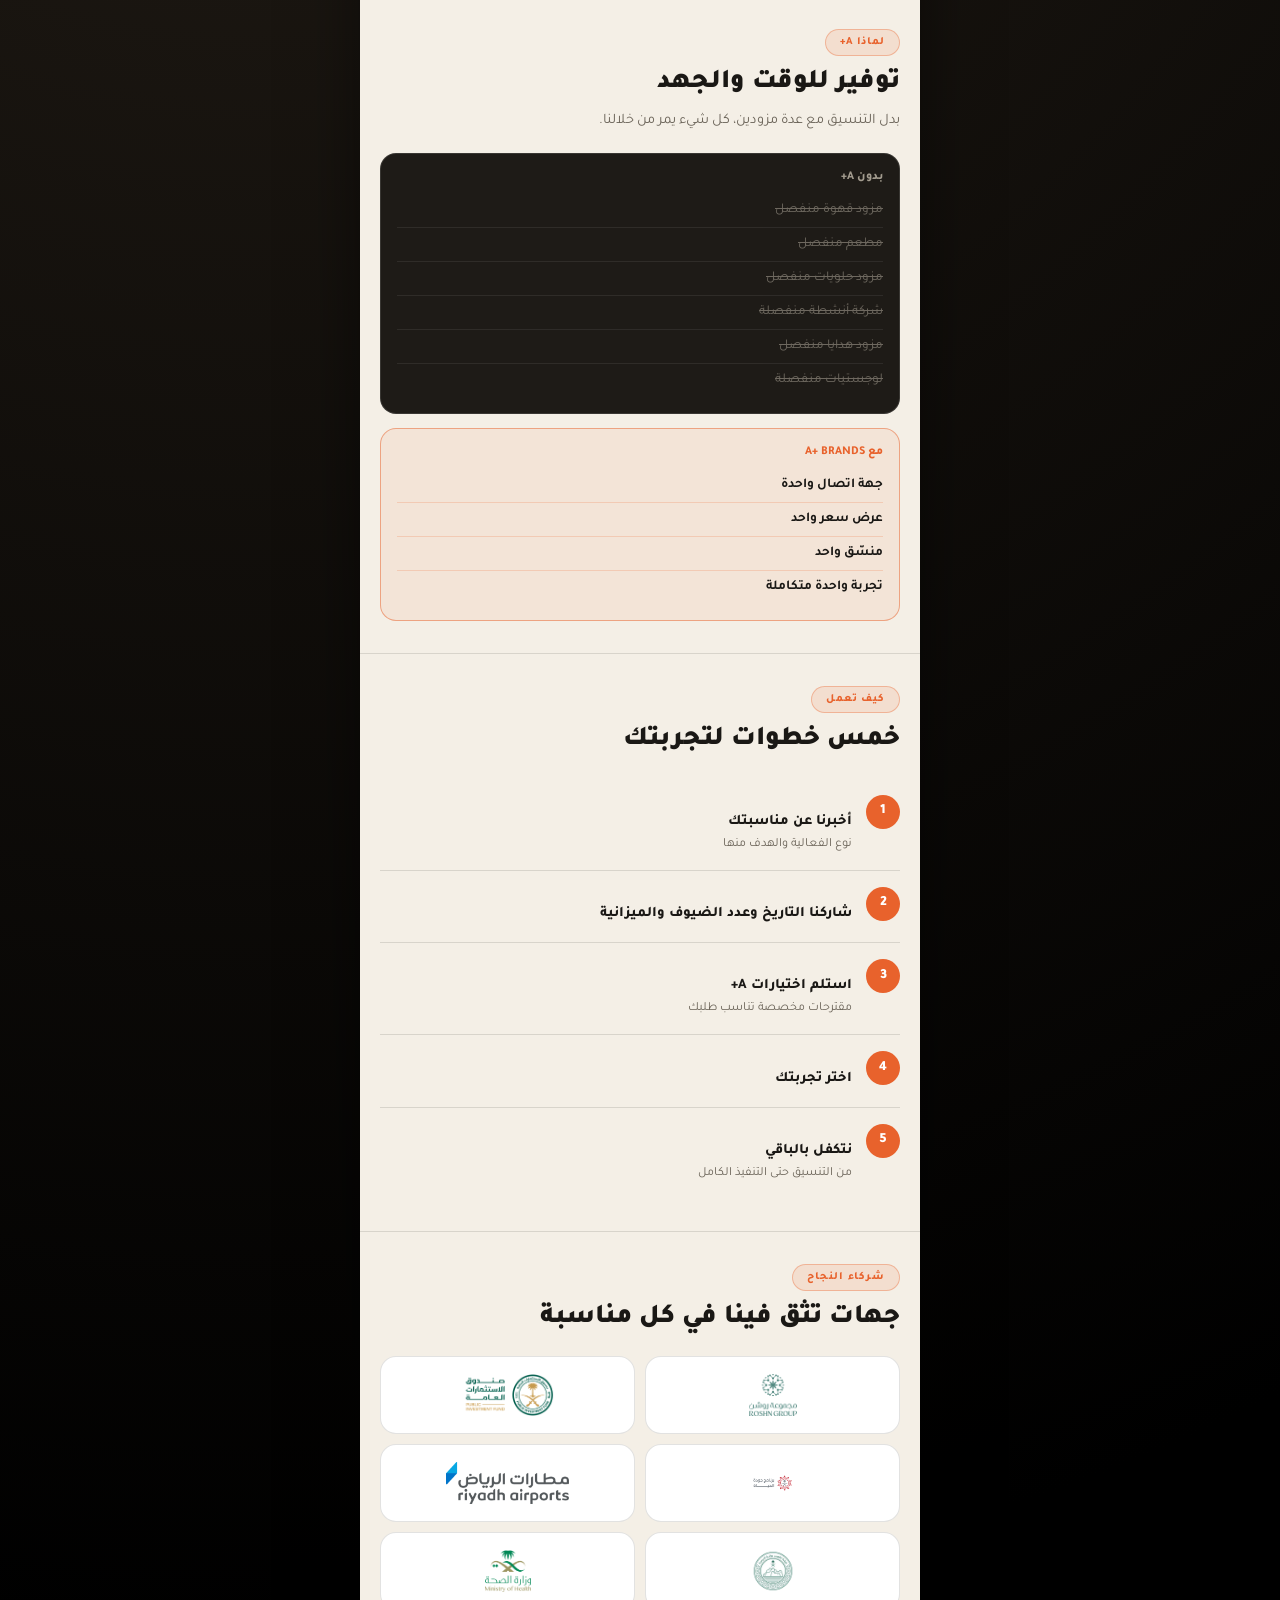
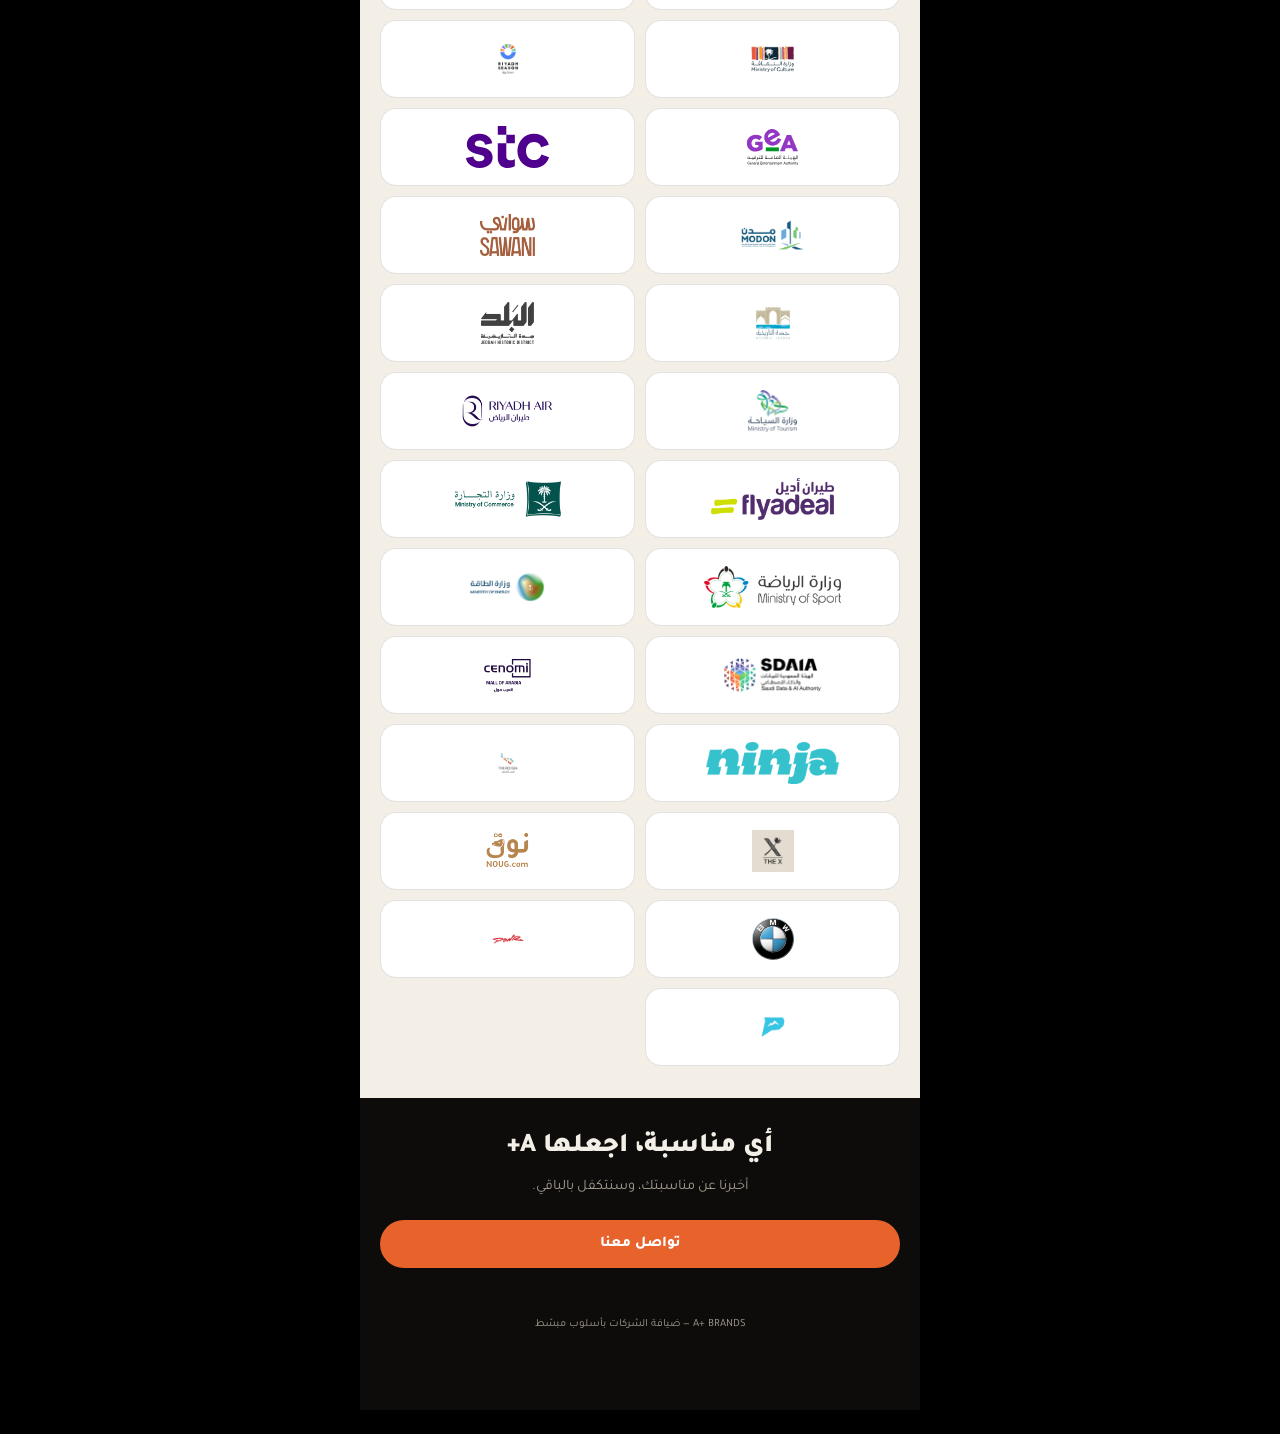
==== commit 4a7ad546: "Set official email, strip all placeholder/example content pre-launch - Wire up omar@sig.sa as the of" ====
--- a/A+ Brands Website/index.html
+++ b/A+ Brands Website/index.html
@@ -212,10 +212,6 @@
         <div class="partner-logo"><img src="assets/partners/powr.png" alt="POWR" loading="lazy"></div>
         <div class="partner-logo"><img src="assets/partners/mystery-mark.png" alt="شريك" loading="lazy"></div>
       </div>
-      <div class="edit-note" style="margin-top:16px;">
-        ✏️ ملاحظة تعديل: كل الشعارات صارت صور فعلية. باقي بس اسم الشعار الأخير (آخر بطاقة، الشكل الجبلي
-        الفيروزي) — قولي وش هو عشان أضيف نص بديل مناسب لمحركات البحث وضعاف البصر.
-      </div>
     </section>
 
     <!-- ختام -->
